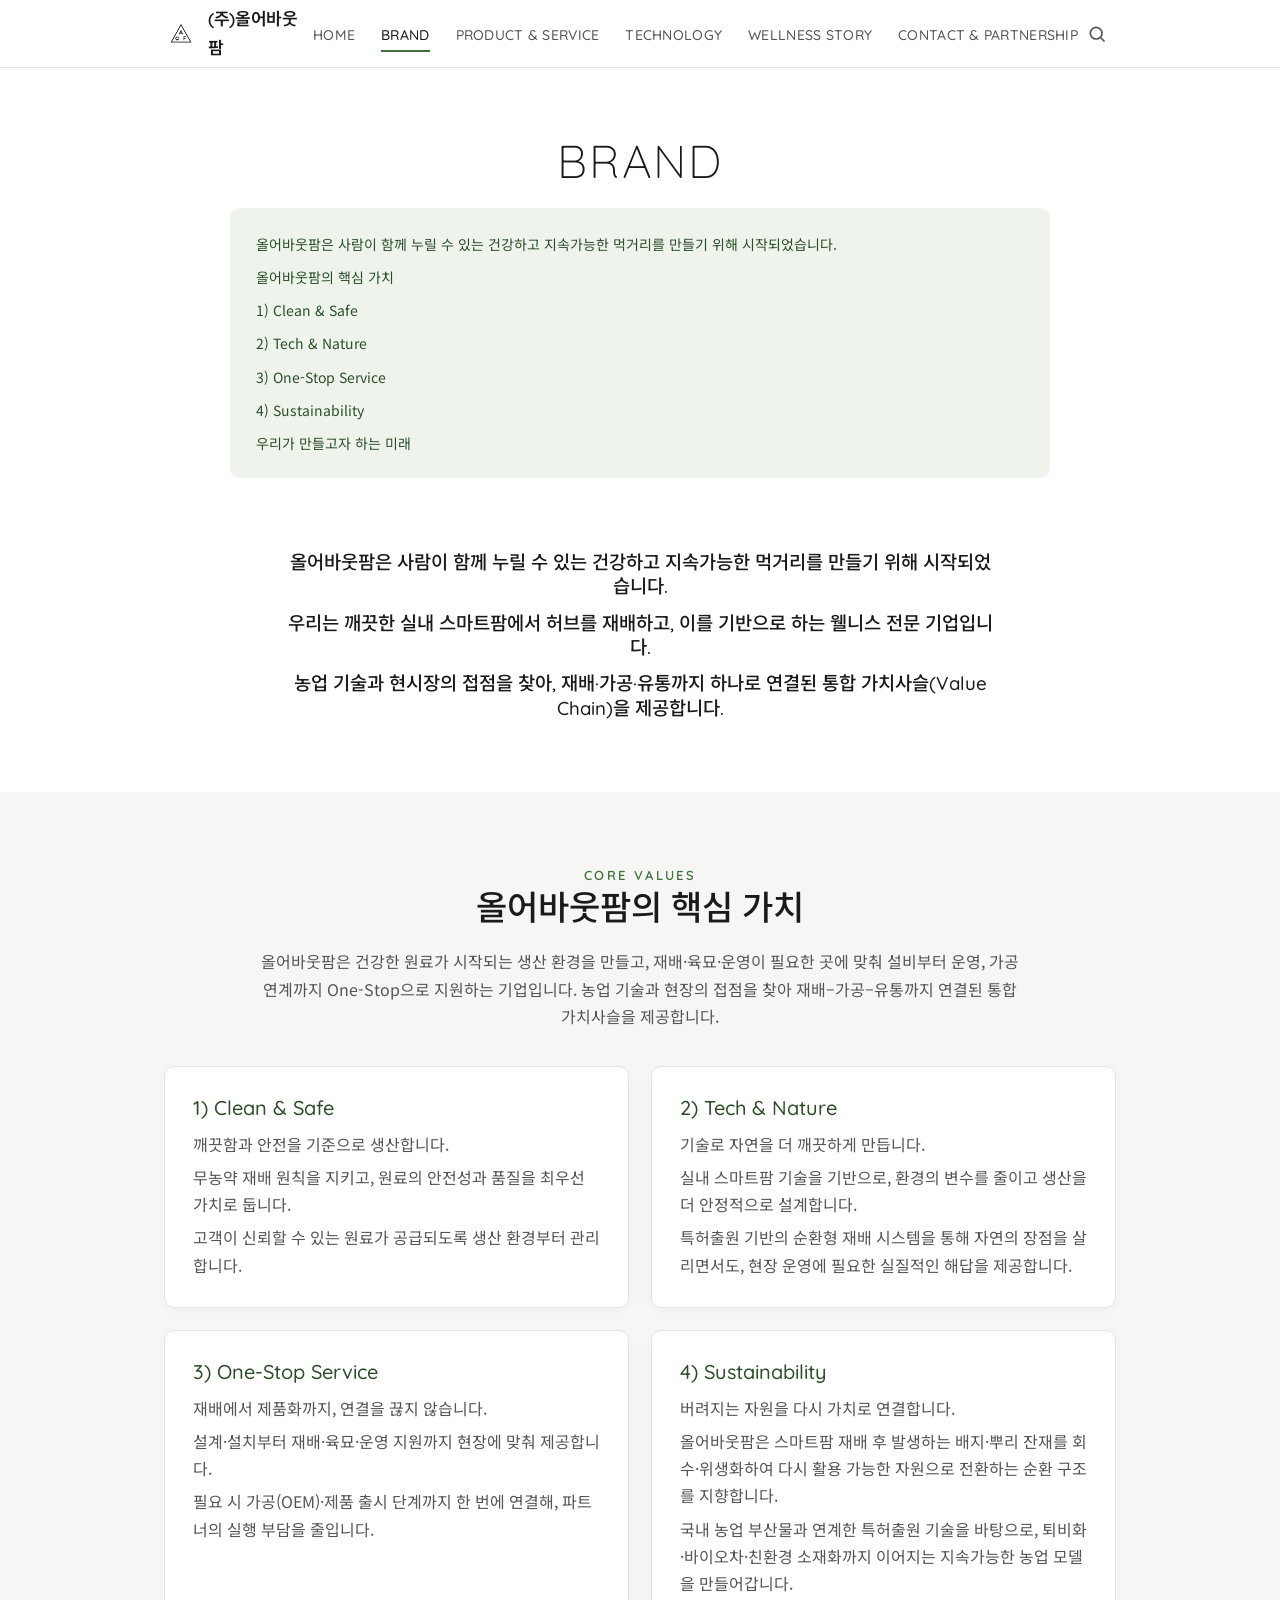
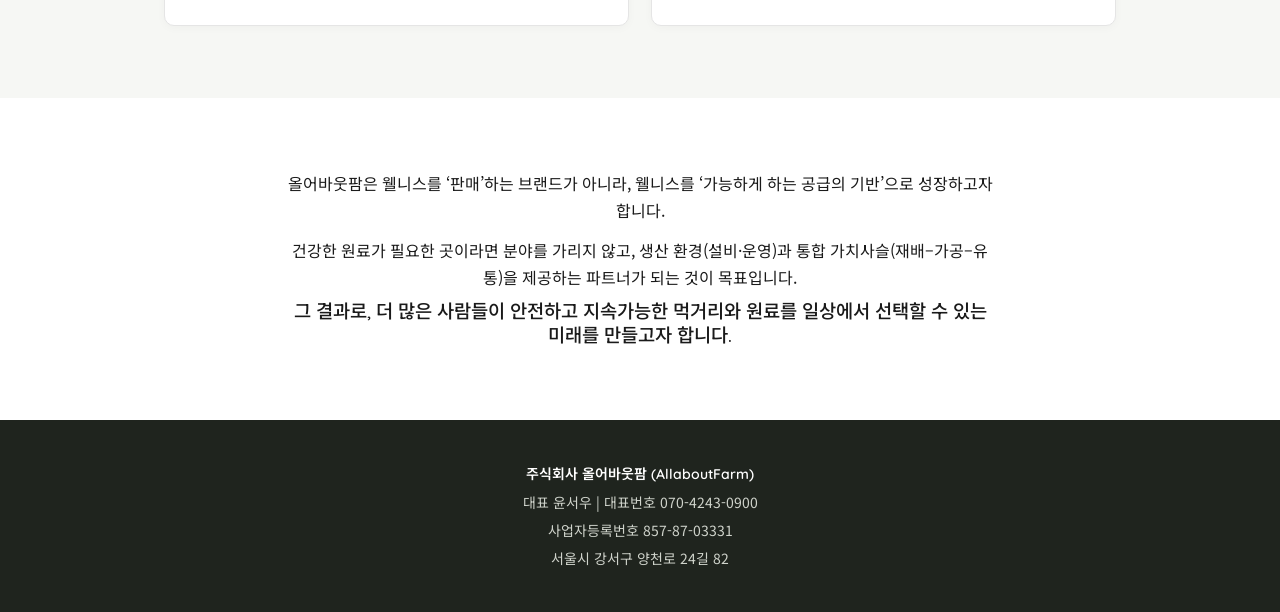
==== brand.html @ a257e934 "Add (주)올어바웃팜 static website (6 pages) Google Sites 기반 사이트를 정적 HTML/CSS/JS로 복제. HOME / BRAND / PRODUC" ====
<!DOCTYPE html>
<html lang="ko">
<head>
  <meta charset="UTF-8" />
  <meta name="viewport" content="width=device-width, initial-scale=1.0" />
  <title>(주)올어바웃팜 - BRAND</title>
  <meta name="description" content="올어바웃팜의 브랜드 철학과 핵심 가치 — Clean & Safe, Tech & Nature, One-Stop Service, Sustainability." />
  <link rel="icon" href="assets/img/logo.png" />
  <link rel="preconnect" href="https://fonts.googleapis.com" />
  <link rel="preconnect" href="https://fonts.gstatic.com" crossorigin />
  <link href="https://fonts.googleapis.com/css2?family=Quicksand:wght@300;400;500;600;700&family=Noto+Sans+KR:wght@300;400;500;700&display=swap" rel="stylesheet" />
  <link rel="stylesheet" href="assets/css/style.css" />
</head>
<body>

  <header class="site-header">
    <div class="container">
      <a class="brand" href="index.html">
        <img src="assets/img/logo.png" alt="(주)올어바웃팜 로고" />
        <span class="brand-name">(주)올어바웃팜</span>
      </a>
      <nav class="gnb" aria-label="주요 메뉴">
        <ul>
          <li><a href="index.html">HOME</a></li>
          <li><a href="brand.html" aria-current="page">BRAND</a></li>
          <li><a href="product-service.html">PRODUCT &amp; SERVICE</a></li>
          <li><a href="technology.html">TECHNOLOGY</a></li>
          <li><a href="wellness-story.html">WELLNESS STORY</a></li>
          <li><a href="contact-partnership.html">CONTACT &amp; PARTNERSHIP</a></li>
        </ul>
      </nav>
      <div class="header-actions">
        <button class="icon-btn js-search-toggle" aria-label="검색 열기">
          <svg viewBox="0 0 24 24" fill="none" stroke="currentColor" stroke-width="2"><circle cx="11" cy="11" r="7"/><line x1="21" y1="21" x2="16.65" y2="16.65"/></svg>
        </button>
        <button class="icon-btn nav-toggle" aria-label="메뉴 열기" aria-expanded="false">
          <svg viewBox="0 0 24 24" fill="none" stroke="currentColor" stroke-width="2"><line x1="3" y1="6" x2="21" y2="6"/><line x1="3" y1="12" x2="21" y2="12"/><line x1="3" y1="18" x2="21" y2="18"/></svg>
        </button>
      </div>
    </div>
  </header>
  <div class="search-bar">
    <div class="container">
      <form role="search">
        <input type="search" placeholder="사이트 내 검색 (예: 스마트팜, 펫푸드, 특허)" aria-label="검색어" />
        <button type="submit">검색</button>
      </form>
    </div>
  </div>

  <!-- 페이지 타이틀 -->
  <div class="page-head">
    <div class="container">
      <h1>BRAND</h1>
    </div>
  </div>

  <!-- 목차 -->
  <section class="container" style="margin-top:8px;">
    <nav class="toc" aria-label="목차">
      <ul>
        <li><a href="#intro">올어바웃팜은 사람이 함께 누릴 수 있는 건강하고 지속가능한 먹거리를 만들기 위해 시작되었습니다.</a></li>
        <li><a href="#values">올어바웃팜의 핵심 가치</a></li>
        <li><a href="#v1">1) Clean &amp; Safe</a></li>
        <li><a href="#v2">2) Tech &amp; Nature</a></li>
        <li><a href="#v3">3) One-Stop Service</a></li>
        <li><a href="#v4">4) Sustainability</a></li>
        <li><a href="#vision">우리가 만들고자 하는 미래</a></li>
      </ul>
    </nav>
  </section>

  <!-- 브랜드 정의 -->
  <section class="section center" id="intro">
    <div class="container measure center stack">
      <h3 style="font-weight:500;">올어바웃팜은 사람이 함께 누릴 수 있는 건강하고 지속가능한 먹거리를 만들기 위해 시작되었습니다.</h3>
      <h3 style="font-weight:500;">우리는 깨끗한 실내 스마트팜에서 허브를 재배하고, 이를 기반으로 하는 웰니스 전문 기업입니다.</h3>
      <h3 style="font-weight:500;">농업 기술과 현시장의 접점을 찾아, 재배·가공·유통까지 하나로 연결된 통합 가치사슬(Value Chain)을 제공합니다.</h3>
    </div>
  </section>

  <!-- 핵심 가치 -->
  <section class="section section--soft" id="values">
    <div class="container">
      <p class="eyebrow center">Core Values</p>
      <h2 class="center">올어바웃팜의 핵심 가치</h2>
      <p class="desc measure center" style="margin-top:18px;">
        올어바웃팜은 건강한 원료가 시작되는 생산 환경을 만들고, 재배·육묘·운영이 필요한 곳에 맞춰
        설비부터 운영, 가공 연계까지 One-Stop으로 지원하는 기업입니다.
        농업 기술과 현장의 접점을 찾아 재배–가공–유통까지 연결된 통합 가치사슬을 제공합니다.
      </p>

      <div class="values">
        <article class="value-card" id="v1">
          <h3>1) Clean &amp; Safe</h3>
          <div class="stack">
            <p>깨끗함과 안전을 기준으로 생산합니다.</p>
            <p>무농약 재배 원칙을 지키고, 원료의 안전성과 품질을 최우선 가치로 둡니다.</p>
            <p>고객이 신뢰할 수 있는 원료가 공급되도록 생산 환경부터 관리합니다.</p>
          </div>
        </article>
        <article class="value-card" id="v2">
          <h3>2) Tech &amp; Nature</h3>
          <div class="stack">
            <p>기술로 자연을 더 깨끗하게 만듭니다.</p>
            <p>실내 스마트팜 기술을 기반으로, 환경의 변수를 줄이고 생산을 더 안정적으로 설계합니다.</p>
            <p>특허출원 기반의 순환형 재배 시스템을 통해 자연의 장점을 살리면서도, 현장 운영에 필요한 실질적인 해답을 제공합니다.</p>
          </div>
        </article>
        <article class="value-card" id="v3">
          <h3>3) One-Stop Service</h3>
          <div class="stack">
            <p>재배에서 제품화까지, 연결을 끊지 않습니다.</p>
            <p>설계·설치부터 재배·육묘·운영 지원까지 현장에 맞춰 제공합니다.</p>
            <p>필요 시 가공(OEM)·제품 출시 단계까지 한 번에 연결해, 파트너의 실행 부담을 줄입니다.</p>
          </div>
        </article>
        <article class="value-card" id="v4">
          <h3>4) Sustainability</h3>
          <div class="stack">
            <p>버려지는 자원을 다시 가치로 연결합니다.</p>
            <p>올어바웃팜은 스마트팜 재배 후 발생하는 배지·뿌리 잔재를 회수·위생화하여 다시 활용 가능한 자원으로 전환하는 순환 구조를 지향합니다.</p>
            <p>국내 농업 부산물과 연계한 특허출원 기술을 바탕으로, 퇴비화·바이오차·친환경 소재화까지 이어지는 지속가능한 농업 모델을 만들어갑니다.</p>
          </div>
        </article>
      </div>
    </div>
  </section>

  <!-- 비전 마무리 -->
  <section class="section center" id="vision">
    <div class="container measure center stack">
      <p>올어바웃팜은 웰니스를 ‘판매’하는 브랜드가 아니라, 웰니스를 ‘가능하게 하는 공급의 기반’으로 성장하고자 합니다.</p>
      <p>건강한 원료가 필요한 곳이라면 분야를 가리지 않고, 생산 환경(설비·운영)과 통합 가치사슬(재배–가공–유통)을 제공하는 파트너가 되는 것이 목표입니다.</p>
      <h3 style="font-weight:500; margin-top:8px;">그 결과로, 더 많은 사람들이 안전하고 지속가능한 먹거리와 원료를 일상에서 선택할 수 있는 미래를 만들고자 합니다.</h3>
    </div>
  </section>

  <footer class="site-footer">
    <div class="container">
      <p class="brand-name">주식회사 올어바웃팜 (AllaboutFarm)</p>
      <p>대표 윤서우 | 대표번호 070-4243-0900</p>
      <p>사업자등록번호 857-87-03331</p>
      <p>서울시 강서구 양천로 24길 82</p>
    </div>
  </footer>

  <script src="assets/js/main.js"></script>
</body>
</html>
---- assets/css/style.css ----
/* =========================================================
   (주)올어바웃팜 — All about Farm
   공통 스타일 (디자인 토큰 / 헤더 / 푸터 / 컴포넌트 / 반응형)
   ========================================================= */

/* ---------- 디자인 토큰 ---------- */
:root {
  --c-text: #1a1a1a;
  --c-text-soft: #555;
  --c-line: #e5e5e5;
  --c-bg: #ffffff;
  --c-bg-soft: #f6f7f4;
  --c-accent: #3f6f3a;       /* 허브 그린 */
  --c-accent-dark: #2c4f29;
  --c-accent-soft: #eef3ec;

  --font-head: "Quicksand", "Noto Sans KR", sans-serif;
  --font-body: "Noto Sans KR", "Quicksand", sans-serif;

  --maxw: 1000px;
  --header-h: 68px;
  --radius: 10px;
  --shadow: 0 6px 24px rgba(0,0,0,.08);
}

/* ---------- 리셋 ---------- */
* { box-sizing: border-box; margin: 0; padding: 0; }
html { scroll-behavior: smooth; scroll-padding-top: calc(var(--header-h) + 16px); }
body {
  font-family: var(--font-body);
  color: var(--c-text);
  background: var(--c-bg);
  line-height: 1.7;
  -webkit-font-smoothing: antialiased;
}
img { max-width: 100%; display: block; }
a { color: inherit; text-decoration: none; }
h1, h2, h3 { font-family: var(--font-head); font-weight: 500; line-height: 1.3; }

.container { width: 100%; max-width: var(--maxw); margin: 0 auto; padding: 0 24px; }
.section { padding: 72px 0; }
.section--soft { background: var(--c-bg-soft); }
.center { text-align: center; }

/* ---------- 헤더 ---------- */
.site-header {
  position: sticky; top: 0; z-index: 100;
  height: var(--header-h);
  background: rgba(255,255,255,.96);
  backdrop-filter: blur(6px);
  border-bottom: 1px solid var(--c-line);
}
.site-header .container {
  height: 100%;
  display: flex; align-items: center; justify-content: space-between;
}
.brand { display: flex; align-items: center; gap: 10px; }
.brand img { width: 34px; height: 34px; }
.brand .brand-name { font-family: var(--font-head); font-weight: 600; font-size: 17px; letter-spacing: -.02em; }

.gnb ul { list-style: none; display: flex; gap: 26px; }
.gnb a {
  font-family: var(--font-head);
  font-size: 14px; font-weight: 500; letter-spacing: .02em;
  color: var(--c-text-soft);
  padding: 6px 0; position: relative; white-space: nowrap;
  transition: color .2s;
}
.gnb a:hover { color: var(--c-accent); }
.gnb a[aria-current="page"] { color: var(--c-text); }
.gnb a[aria-current="page"]::after {
  content: ""; position: absolute; left: 0; right: 0; bottom: -2px;
  height: 2px; background: var(--c-accent);
}

.header-actions { display: flex; align-items: center; gap: 8px; }
.icon-btn {
  width: 38px; height: 38px; border: none; background: transparent;
  display: grid; place-items: center; cursor: pointer; border-radius: 50%;
  color: var(--c-text-soft);
}
.icon-btn:hover { background: var(--c-accent-soft); color: var(--c-accent); }
.icon-btn svg { width: 20px; height: 20px; }

.nav-toggle { display: none; }

/* 검색창 (간단) */
.search-bar {
  display: none; border-bottom: 1px solid var(--c-line); background: #fff;
}
.search-bar.open { display: block; }
.search-bar .container { display: flex; gap: 10px; padding-top: 14px; padding-bottom: 14px; }
.search-bar input {
  flex: 1; font: inherit; padding: 10px 14px;
  border: 1px solid var(--c-line); border-radius: 8px;
}
.search-bar button {
  font: inherit; padding: 10px 18px; border: none; border-radius: 8px;
  background: var(--c-accent); color: #fff; cursor: pointer;
}

/* ---------- 히어로 ---------- */
.hero {
  position: relative; min-height: 78vh;
  display: grid; place-items: center; text-align: center;
  color: #fff;
  background: #2a2a2a center/cover no-repeat;
}
.hero::after {
  content: ""; position: absolute; inset: 0;
  background: linear-gradient(180deg, rgba(0,0,0,.35), rgba(0,0,0,.5));
}
.hero .hero-inner { position: relative; z-index: 1; padding: 24px; }
.hero h1 {
  font-weight: 300; font-size: clamp(34px, 6vw, 56px); letter-spacing: .01em;
  text-shadow: 0 2px 16px rgba(0,0,0,.35);
}
.hero .sub {
  margin-top: 14px; font-family: var(--font-head);
  font-size: clamp(15px, 2.4vw, 22px); font-weight: 400; letter-spacing: .14em;
  text-transform: uppercase; opacity: .95;
}

/* 페이지 상단 타이틀 (히어로 없는 페이지) */
.page-head { padding: 64px 0 8px; text-align: center; }
.page-head h1 {
  font-weight: 300; font-size: clamp(30px, 5vw, 46px); letter-spacing: .04em;
}
.page-head .lead { margin-top: 16px; color: var(--c-text-soft); }

/* ---------- 공통 텍스트 블록 ---------- */
.eyebrow {
  font-family: var(--font-head); font-weight: 600; letter-spacing: .18em;
  text-transform: uppercase; font-size: 13px; color: var(--c-accent);
}
.section h2 { font-size: clamp(24px, 3.4vw, 34px); font-weight: 500; }
.section h2.center, .section h3.center { margin-left: auto; margin-right: auto; }
.section .desc { margin-top: 14px; color: var(--c-text-soft); }
.measure { max-width: 760px; }
.measure.center { margin: 0 auto; }
.stack > * + * { margin-top: 12px; }

/* ---------- 카테고리 바로가기 (홈) ---------- */
.cat-grid {
  display: grid; grid-template-columns: repeat(5, 1fr); gap: 14px; margin-top: 40px;
}
.cat-card {
  display: flex; align-items: center; justify-content: center; text-align: center;
  min-height: 120px; padding: 18px 12px;
  border: 1px solid var(--c-line); border-radius: var(--radius);
  font-family: var(--font-head); font-weight: 600; font-size: 14px; letter-spacing: .03em;
  color: var(--c-text); background: #fff;
  transition: transform .2s, box-shadow .2s, border-color .2s, color .2s;
}
.cat-card:hover {
  transform: translateY(-4px); box-shadow: var(--shadow);
  border-color: var(--c-accent); color: var(--c-accent);
}

/* ---------- 핵심 가치 (브랜드) ---------- */
.values { display: grid; grid-template-columns: repeat(2, 1fr); gap: 22px; margin-top: 36px; }
.value-card {
  background: #fff; border: 1px solid var(--c-line); border-radius: var(--radius);
  padding: 28px; box-shadow: 0 2px 10px rgba(0,0,0,.03);
}
.value-card h3 { font-size: 20px; color: var(--c-accent-dark); }
.value-card p { margin-top: 10px; color: var(--c-text-soft); }
.value-card .stack > * + * { margin-top: 6px; }

/* ---------- 서비스/특징 카드 (이미지 + 텍스트) ---------- */
.feature {
  display: grid; grid-template-columns: 1fr 1fr; gap: 40px; align-items: center;
  margin-top: 56px;
}
.feature:first-of-type { margin-top: 40px; }
.feature .feature-img img {
  width: 100%; border-radius: var(--radius); box-shadow: var(--shadow);
  aspect-ratio: 16/9; object-fit: cover;
}
.feature h3 { font-size: 22px; }
.feature .bullets { list-style: none; margin-top: 14px; }
.feature .bullets li {
  position: relative; padding-left: 22px; margin-top: 8px; color: var(--c-text-soft);
}
.feature .bullets li::before {
  content: ""; position: absolute; left: 0; top: 11px;
  width: 8px; height: 8px; border-radius: 50%; background: var(--c-accent);
}
.feature.reverse .feature-img { order: 2; }

/* ---------- 목차 (브랜드) ---------- */
.toc {
  background: var(--c-accent-soft); border-radius: var(--radius);
  padding: 22px 26px; margin: 8px auto 0; max-width: 820px;
}
.toc ul { list-style: none; display: grid; gap: 6px; }
.toc a { color: var(--c-accent-dark); font-size: 14px; }
.toc a:hover { text-decoration: underline; }

/* ---------- 갤러리 (웰니스) ---------- */
.gallery { display: grid; grid-template-columns: repeat(4, 1fr); gap: 14px; margin-top: 40px; }
.gallery img { width: 100%; aspect-ratio: 3/4; object-fit: cover; border-radius: 8px; }

/* ---------- 테크놀로지: 프로세스 / 구성요소 / 기대효과 ---------- */
.subhead { margin-top: 48px; }
.subhead h2 { font-size: clamp(22px, 3vw, 28px); }
.subhead.center { text-align: center; }

.process { max-width: 560px; margin: 28px auto 0; display: grid; gap: 0; }
.process-step {
  background: var(--c-bg-soft); border: 1px solid var(--c-line); border-radius: var(--radius);
  padding: 16px 20px;
}
.process-step strong { display: block; color: var(--c-accent-dark); font-family: var(--font-head); }
.process-step span { color: var(--c-text-soft); font-size: 15px; }
.process-arrow { text-align: center; color: var(--c-accent); font-size: 20px; padding: 6px 0; }

.tiles { display: grid; grid-template-columns: repeat(3, 1fr); gap: 16px; margin-top: 28px; }
.tile {
  border: 1px solid var(--c-line); border-radius: var(--radius); padding: 22px; background: #fff;
}
.tile h3 { font-size: 17px; color: var(--c-accent-dark); }
.tile p { margin-top: 8px; color: var(--c-text-soft); font-size: 15px; }

.effects { display: grid; grid-template-columns: repeat(5, 1fr); gap: 14px; margin-top: 28px; }
.effect {
  text-align: center; padding: 22px 14px; border-radius: var(--radius);
  background: var(--c-accent-soft);
}
.effect h3 { font-size: 18px; color: var(--c-accent-dark); }
.effect p { margin-top: 8px; font-size: 14px; color: var(--c-text-soft); }

.callout {
  margin-top: 44px; padding: 32px; text-align: center;
  background: var(--c-accent); color: #fff; border-radius: var(--radius);
}
.callout p + p { margin-top: 6px; }
.callout .en { font-family: var(--font-head); opacity: .9; margin-top: 12px; }

/* ---------- CONTACT ---------- */
.contact-grid { display: grid; grid-template-columns: 1fr 1fr; gap: 28px; margin-top: 40px; }
.info-card {
  border: 1px solid var(--c-line); border-radius: var(--radius); padding: 28px; background: #fff;
}
.info-card h2 { font-size: 20px; }
.info-card p { margin-top: 10px; color: var(--c-text-soft); }
.info-card .row { display: flex; gap: 8px; margin-top: 10px; }
.info-card .row b { color: var(--c-text); font-weight: 600; min-width: 64px; }

.form-card {
  border: 1px solid var(--c-line); border-radius: var(--radius); padding: 28px;
  background: #fff; box-shadow: 0 2px 10px rgba(0,0,0,.03);
}
.form-card h2 { font-size: 22px; }
.form-card .desc { margin-top: 8px; }
.field { margin-top: 16px; }
.field label { display: block; font-size: 14px; font-weight: 600; margin-bottom: 6px; }
.field input, .field textarea {
  width: 100%; font: inherit; padding: 12px 14px;
  border: 1px solid var(--c-line); border-radius: 8px; background: #fff;
}
.field input:focus, .field textarea:focus { outline: 2px solid var(--c-accent-soft); border-color: var(--c-accent); }
.field textarea { min-height: 130px; resize: vertical; }
.btn {
  margin-top: 18px; width: 100%; font: inherit; font-weight: 600;
  padding: 14px; border: none; border-radius: 8px; cursor: pointer;
  background: var(--c-accent); color: #fff; transition: background .2s;
}
.btn:hover { background: var(--c-accent-dark); }
.form-status { margin-top: 14px; font-size: 14px; display: none; }
.form-status.show { display: block; }
.form-status.ok { color: var(--c-accent-dark); }
.form-status.err { color: #b3261e; }

/* ---------- 푸터 ---------- */
.site-footer {
  background: #1f241e; color: #cfd3cb; text-align: center;
  padding: 40px 0; font-size: 14px; line-height: 2;
}
.site-footer .brand-name { font-family: var(--font-head); color: #fff; font-weight: 600; }

/* ---------- 반응형 ---------- */
@media (max-width: 900px) {
  .gnb {
    position: fixed; inset: var(--header-h) 0 auto 0;
    background: #fff; border-bottom: 1px solid var(--c-line);
    transform: translateY(-120%); transition: transform .25s ease;
    box-shadow: var(--shadow);
  }
  .gnb.open { transform: translateY(0); }
  .gnb ul { flex-direction: column; gap: 0; padding: 8px 0; }
  .gnb li { width: 100%; }
  .gnb a { display: block; padding: 14px 24px; font-size: 15px; }
  .gnb a[aria-current="page"]::after { display: none; }
  .gnb a[aria-current="page"] { color: var(--c-accent); }
  .nav-toggle { display: grid; }

  .cat-grid { grid-template-columns: repeat(2, 1fr); }
  .values { grid-template-columns: 1fr; }
  .feature { grid-template-columns: 1fr; gap: 20px; }
  .feature.reverse .feature-img { order: 0; }
  .gallery { grid-template-columns: repeat(2, 1fr); }
  .tiles { grid-template-columns: 1fr 1fr; }
  .effects { grid-template-columns: repeat(2, 1fr); }
  .contact-grid { grid-template-columns: 1fr; }
}

@media (max-width: 520px) {
  .cat-grid { grid-template-columns: 1fr; }
  .tiles, .effects { grid-template-columns: 1fr; }
  .section { padding: 52px 0; }
}
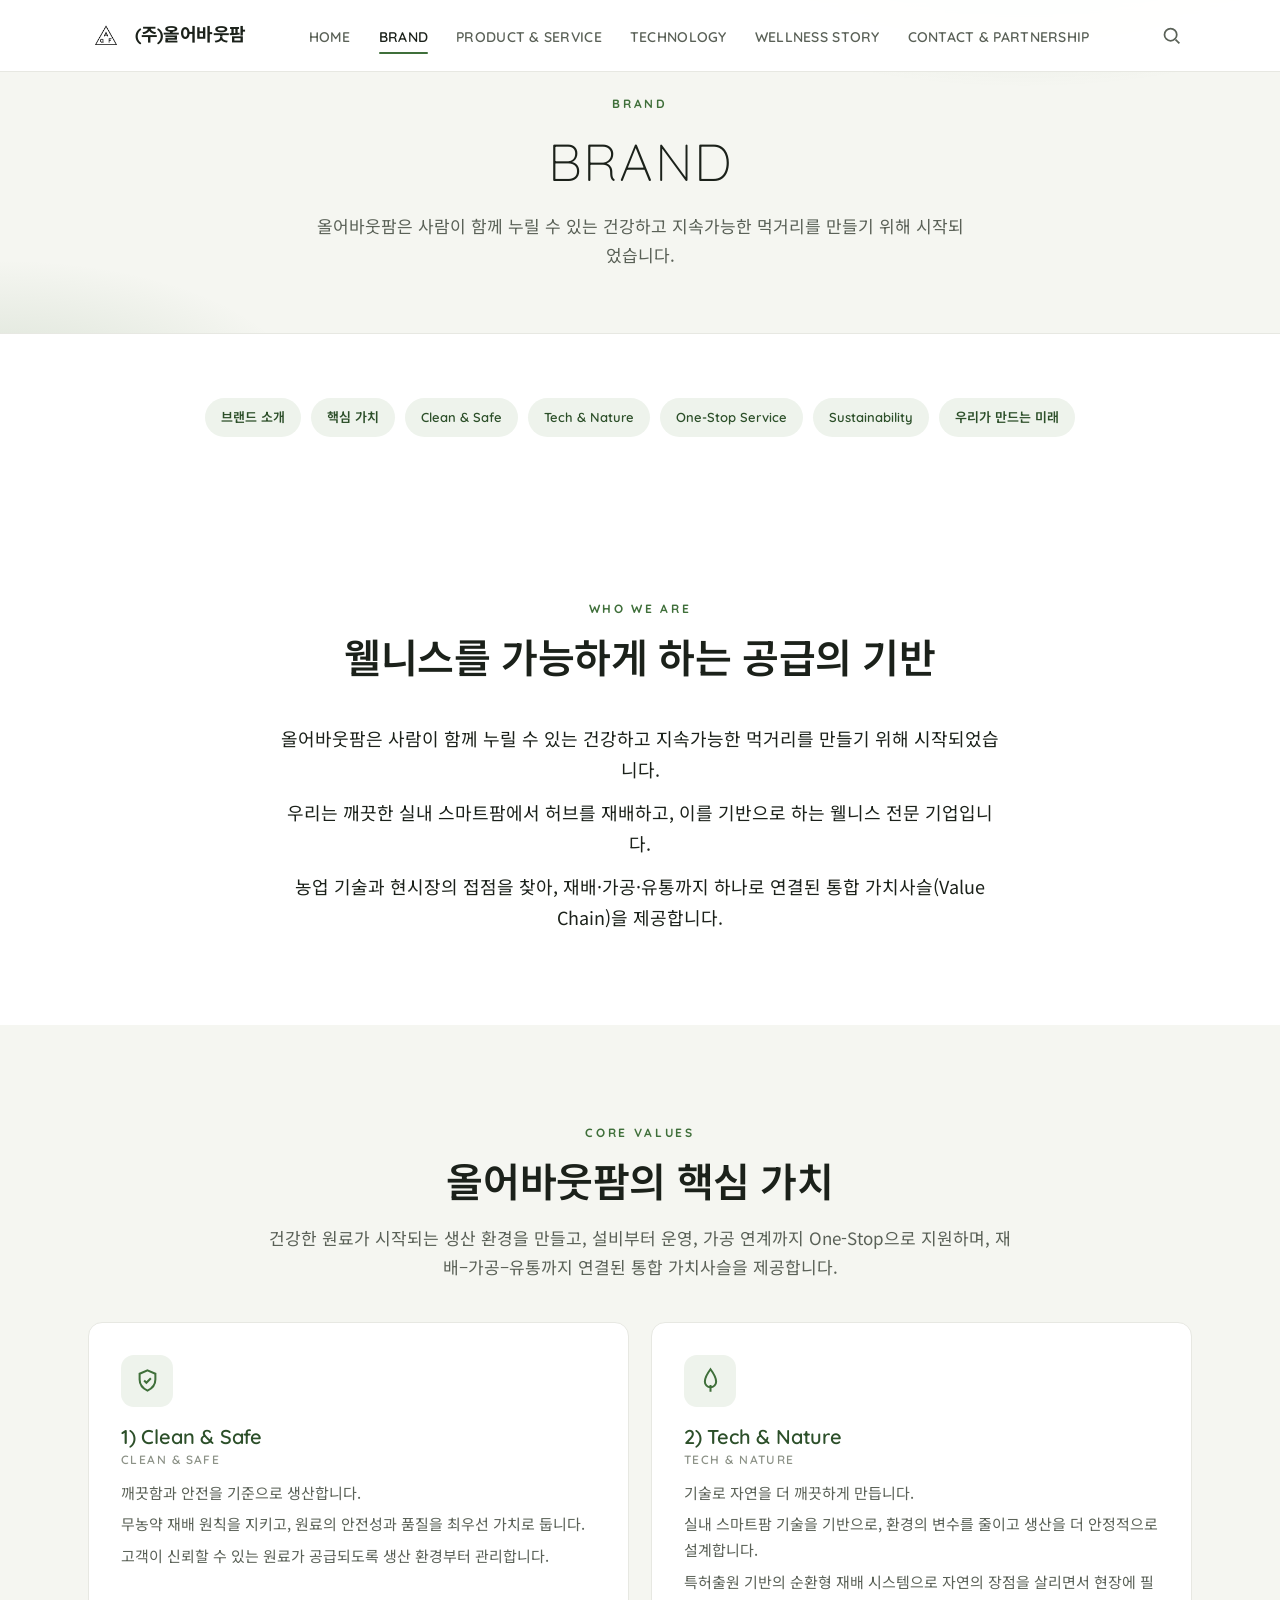
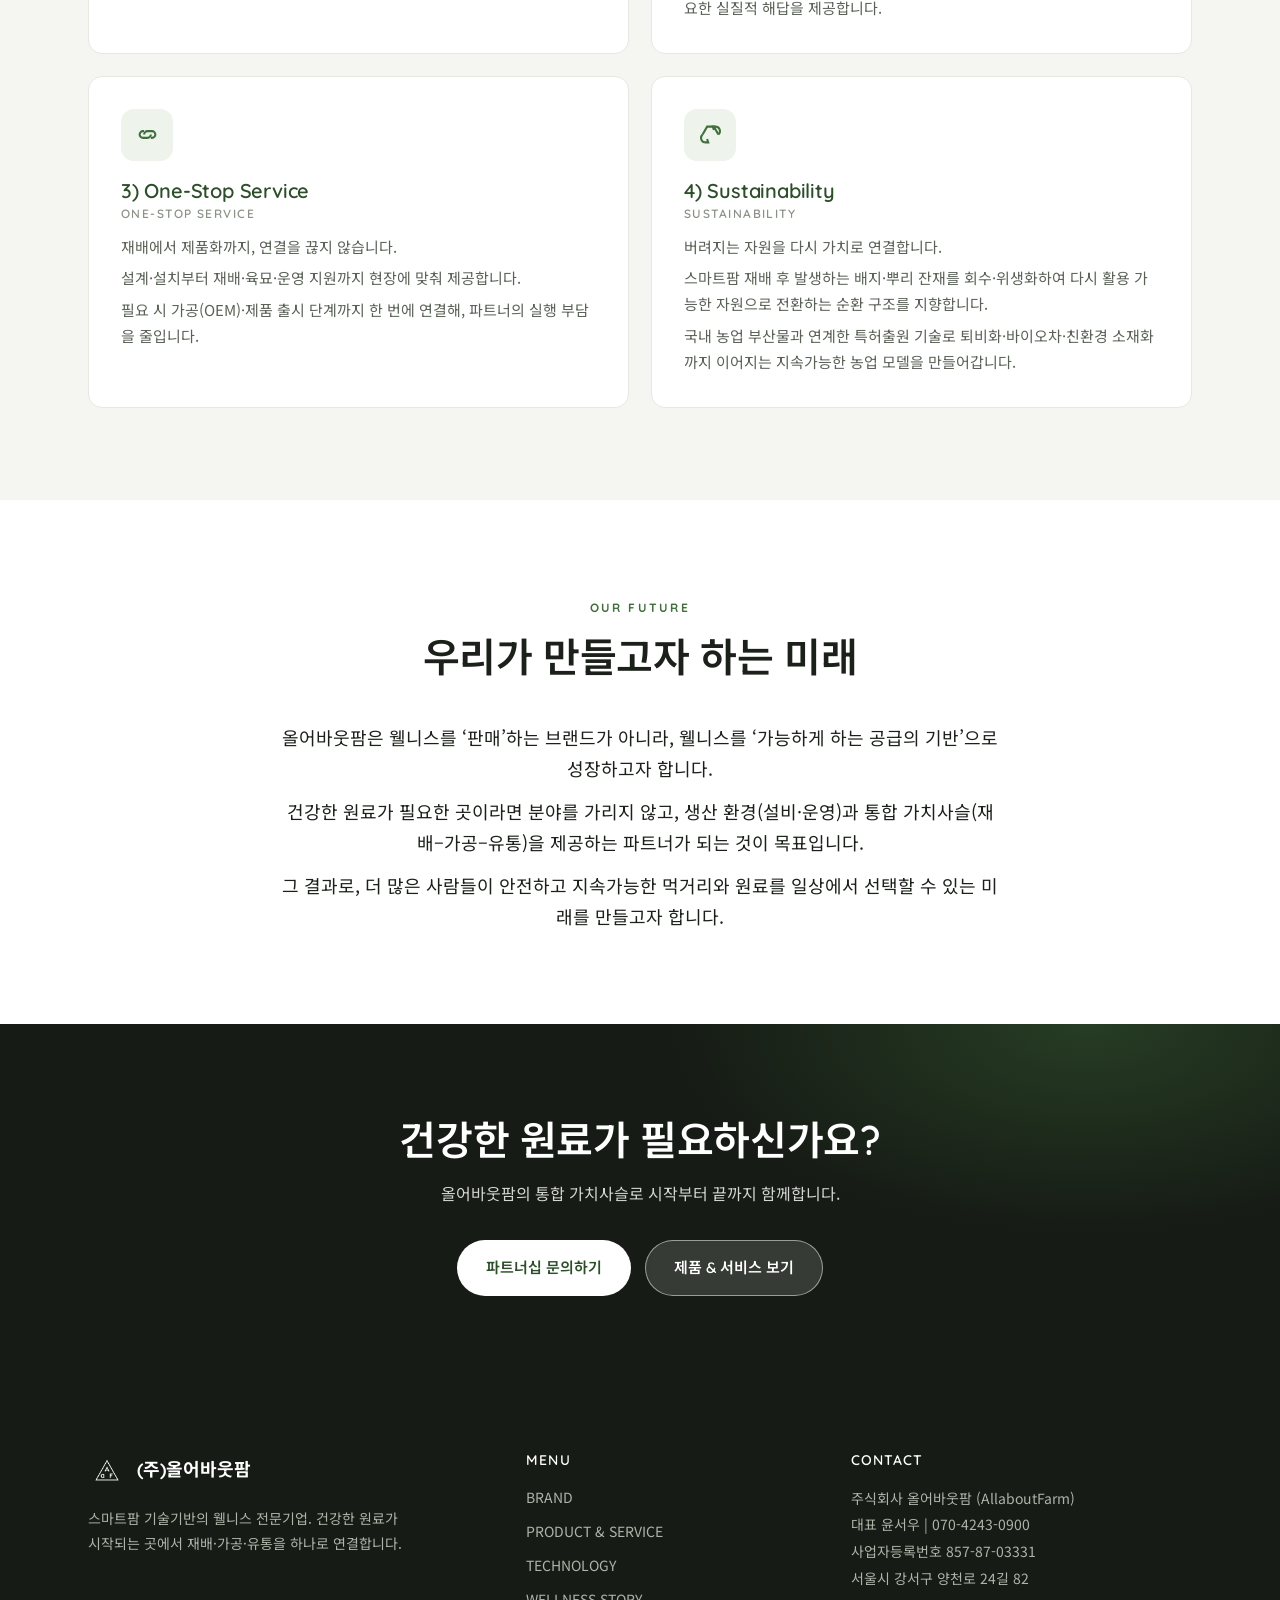
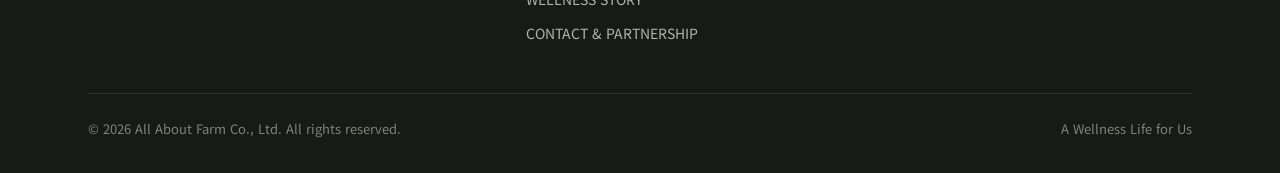
==== commit b19b73e3: "Redesign to Corporate v2.0 (design system + company sections) - 디자인 시스템 v2.0: 타입 위계·간격 리듬·신규 컴포넌트·인라" ====
--- a/brand.html
+++ b/brand.html
@@ -48,79 +48,91 @@
     </div>
   </div>
 
-  <!-- 페이지 타이틀 -->
-  <div class="page-head">
-    <div class="container">
+  <div class="page-head has-fixed-header">
+    <div class="container">
+      <span class="eyebrow">Brand</span>
       <h1>BRAND</h1>
+      <p class="lead">올어바웃팜은 사람이 함께 누릴 수 있는 건강하고 지속가능한 먹거리를 만들기 위해 시작되었습니다.</p>
     </div>
   </div>
 
-  <!-- 목차 -->
-  <section class="container" style="margin-top:8px;">
-    <nav class="toc" aria-label="목차">
-      <ul>
-        <li><a href="#intro">올어바웃팜은 사람이 함께 누릴 수 있는 건강하고 지속가능한 먹거리를 만들기 위해 시작되었습니다.</a></li>
-        <li><a href="#values">올어바웃팜의 핵심 가치</a></li>
-        <li><a href="#v1">1) Clean &amp; Safe</a></li>
-        <li><a href="#v2">2) Tech &amp; Nature</a></li>
-        <li><a href="#v3">3) One-Stop Service</a></li>
-        <li><a href="#v4">4) Sustainability</a></li>
-        <li><a href="#vision">우리가 만들고자 하는 미래</a></li>
-      </ul>
-    </nav>
+  <!-- 목차 칩 -->
+  <section class="section--tight">
+    <div class="container">
+      <nav class="toc-chips" aria-label="목차">
+        <a href="#intro">브랜드 소개</a>
+        <a href="#values">핵심 가치</a>
+        <a href="#v1">Clean &amp; Safe</a>
+        <a href="#v2">Tech &amp; Nature</a>
+        <a href="#v3">One-Stop Service</a>
+        <a href="#v4">Sustainability</a>
+        <a href="#vision">우리가 만드는 미래</a>
+      </nav>
+    </div>
   </section>
 
   <!-- 브랜드 정의 -->
-  <section class="section center" id="intro">
-    <div class="container measure center stack">
-      <h3 style="font-weight:500;">올어바웃팜은 사람이 함께 누릴 수 있는 건강하고 지속가능한 먹거리를 만들기 위해 시작되었습니다.</h3>
-      <h3 style="font-weight:500;">우리는 깨끗한 실내 스마트팜에서 허브를 재배하고, 이를 기반으로 하는 웰니스 전문 기업입니다.</h3>
-      <h3 style="font-weight:500;">농업 기술과 현시장의 접점을 찾아, 재배·가공·유통까지 하나로 연결된 통합 가치사슬(Value Chain)을 제공합니다.</h3>
+  <section class="section" id="intro">
+    <div class="container center">
+      <div class="sec-head center reveal">
+        <span class="eyebrow center">Who We Are</span>
+        <h2>웰니스를 가능하게 하는 공급의 기반</h2>
+      </div>
+      <div class="measure center stack reveal d1" style="font-size:18px;">
+        <p>올어바웃팜은 사람이 함께 누릴 수 있는 건강하고 지속가능한 먹거리를 만들기 위해 시작되었습니다.</p>
+        <p>우리는 깨끗한 실내 스마트팜에서 허브를 재배하고, 이를 기반으로 하는 웰니스 전문 기업입니다.</p>
+        <p>농업 기술과 현시장의 접점을 찾아, 재배·가공·유통까지 하나로 연결된 통합 가치사슬(Value Chain)을 제공합니다.</p>
+      </div>
     </div>
   </section>
 
   <!-- 핵심 가치 -->
   <section class="section section--soft" id="values">
     <div class="container">
-      <p class="eyebrow center">Core Values</p>
-      <h2 class="center">올어바웃팜의 핵심 가치</h2>
-      <p class="desc measure center" style="margin-top:18px;">
-        올어바웃팜은 건강한 원료가 시작되는 생산 환경을 만들고, 재배·육묘·운영이 필요한 곳에 맞춰
-        설비부터 운영, 가공 연계까지 One-Stop으로 지원하는 기업입니다.
-        농업 기술과 현장의 접점을 찾아 재배–가공–유통까지 연결된 통합 가치사슬을 제공합니다.
-      </p>
+      <div class="sec-head center reveal">
+        <span class="eyebrow center">Core Values</span>
+        <h2>올어바웃팜의 핵심 가치</h2>
+        <p class="desc">
+          건강한 원료가 시작되는 생산 환경을 만들고, 설비부터 운영, 가공 연계까지 One-Stop으로 지원하며,
+          재배–가공–유통까지 연결된 통합 가치사슬을 제공합니다.
+        </p>
+      </div>
 
       <div class="values">
-        <article class="value-card" id="v1">
-          <h3>1) Clean &amp; Safe</h3>
+        <article class="value-card reveal" id="v1">
+          <div class="ico"><svg viewBox="0 0 24 24" fill="none" stroke="currentColor" stroke-width="1.8"><path d="M12 3l7 3v5c0 4.5-3 8-7 10-4-2-7-5.5-7-10V6z"/><polyline points="9 12 11 14 15 10"/></svg></div>
+          <h3>1) Clean &amp; Safe<span class="en">Clean &amp; Safe</span></h3>
           <div class="stack">
             <p>깨끗함과 안전을 기준으로 생산합니다.</p>
             <p>무농약 재배 원칙을 지키고, 원료의 안전성과 품질을 최우선 가치로 둡니다.</p>
             <p>고객이 신뢰할 수 있는 원료가 공급되도록 생산 환경부터 관리합니다.</p>
           </div>
         </article>
-        <article class="value-card" id="v2">
-          <h3>2) Tech &amp; Nature</h3>
+        <article class="value-card reveal d1" id="v2">
+          <div class="ico"><svg viewBox="0 0 24 24" fill="none" stroke="currentColor" stroke-width="1.8"><path d="M12 2C9 6 7 9 7 13a5 5 0 0 0 10 0c0-4-2-7-5-11z"/><path d="M12 22v-6"/></svg></div>
+          <h3>2) Tech &amp; Nature<span class="en">Tech &amp; Nature</span></h3>
           <div class="stack">
             <p>기술로 자연을 더 깨끗하게 만듭니다.</p>
             <p>실내 스마트팜 기술을 기반으로, 환경의 변수를 줄이고 생산을 더 안정적으로 설계합니다.</p>
-            <p>특허출원 기반의 순환형 재배 시스템을 통해 자연의 장점을 살리면서도, 현장 운영에 필요한 실질적인 해답을 제공합니다.</p>
-          </div>
-        </article>
-        <article class="value-card" id="v3">
-          <h3>3) One-Stop Service</h3>
+            <p>특허출원 기반의 순환형 재배 시스템으로 자연의 장점을 살리면서 현장에 필요한 실질적 해답을 제공합니다.</p>
+          </div>
+        </article>
+        <article class="value-card reveal d2" id="v3">
+          <div class="ico"><svg viewBox="0 0 24 24" fill="none" stroke="currentColor" stroke-width="1.8"><path d="M9 12a3 3 0 0 1 3-3h4a3 3 0 0 1 0 6h-1"/><path d="M15 12a3 3 0 0 1-3 3H8a3 3 0 0 1 0-6h1"/></svg></div>
+          <h3>3) One-Stop Service<span class="en">One-Stop Service</span></h3>
           <div class="stack">
             <p>재배에서 제품화까지, 연결을 끊지 않습니다.</p>
             <p>설계·설치부터 재배·육묘·운영 지원까지 현장에 맞춰 제공합니다.</p>
             <p>필요 시 가공(OEM)·제품 출시 단계까지 한 번에 연결해, 파트너의 실행 부담을 줄입니다.</p>
           </div>
         </article>
-        <article class="value-card" id="v4">
-          <h3>4) Sustainability</h3>
+        <article class="value-card reveal d3" id="v4">
+          <div class="ico"><svg viewBox="0 0 24 24" fill="none" stroke="currentColor" stroke-width="1.8"><path d="M7 19a4 4 0 0 1-2-7"/><path d="M17 5a4 4 0 0 1 2 7"/><polyline points="7 19 10 19 9 16"/><polyline points="17 5 14 5 15 8"/><path d="M5 12l4-7h6l4 7"/></svg></div>
+          <h3>4) Sustainability<span class="en">Sustainability</span></h3>
           <div class="stack">
             <p>버려지는 자원을 다시 가치로 연결합니다.</p>
-            <p>올어바웃팜은 스마트팜 재배 후 발생하는 배지·뿌리 잔재를 회수·위생화하여 다시 활용 가능한 자원으로 전환하는 순환 구조를 지향합니다.</p>
-            <p>국내 농업 부산물과 연계한 특허출원 기술을 바탕으로, 퇴비화·바이오차·친환경 소재화까지 이어지는 지속가능한 농업 모델을 만들어갑니다.</p>
+            <p>스마트팜 재배 후 발생하는 배지·뿌리 잔재를 회수·위생화하여 다시 활용 가능한 자원으로 전환하는 순환 구조를 지향합니다.</p>
+            <p>국내 농업 부산물과 연계한 특허출원 기술로 퇴비화·바이오차·친환경 소재화까지 이어지는 지속가능한 농업 모델을 만들어갑니다.</p>
           </div>
         </article>
       </div>
@@ -128,20 +140,61 @@
   </section>
 
   <!-- 비전 마무리 -->
-  <section class="section center" id="vision">
-    <div class="container measure center stack">
-      <p>올어바웃팜은 웰니스를 ‘판매’하는 브랜드가 아니라, 웰니스를 ‘가능하게 하는 공급의 기반’으로 성장하고자 합니다.</p>
-      <p>건강한 원료가 필요한 곳이라면 분야를 가리지 않고, 생산 환경(설비·운영)과 통합 가치사슬(재배–가공–유통)을 제공하는 파트너가 되는 것이 목표입니다.</p>
-      <h3 style="font-weight:500; margin-top:8px;">그 결과로, 더 많은 사람들이 안전하고 지속가능한 먹거리와 원료를 일상에서 선택할 수 있는 미래를 만들고자 합니다.</h3>
+  <section class="section" id="vision">
+    <div class="container center">
+      <div class="sec-head center reveal">
+        <span class="eyebrow center">Our Future</span>
+        <h2>우리가 만들고자 하는 미래</h2>
+      </div>
+      <div class="measure center stack reveal d1" style="font-size:18px;">
+        <p>올어바웃팜은 웰니스를 ‘판매’하는 브랜드가 아니라, 웰니스를 ‘가능하게 하는 공급의 기반’으로 성장하고자 합니다.</p>
+        <p>건강한 원료가 필요한 곳이라면 분야를 가리지 않고, 생산 환경(설비·운영)과 통합 가치사슬(재배–가공–유통)을 제공하는 파트너가 되는 것이 목표입니다.</p>
+        <p>그 결과로, 더 많은 사람들이 안전하고 지속가능한 먹거리와 원료를 일상에서 선택할 수 있는 미래를 만들고자 합니다.</p>
+      </div>
+    </div>
+  </section>
+
+  <!-- CTA -->
+  <section class="section cta-band">
+    <div class="container">
+      <h2 class="reveal">건강한 원료가 필요하신가요?</h2>
+      <p class="reveal d1">올어바웃팜의 통합 가치사슬로 시작부터 끝까지 함께합니다.</p>
+      <div class="btn-row reveal d2">
+        <a class="btn btn-on-accent" href="contact-partnership.html">파트너십 문의하기</a>
+        <a class="btn btn-light" href="product-service.html">제품 &amp; 서비스 보기</a>
+      </div>
     </div>
   </section>
 
   <footer class="site-footer">
     <div class="container">
-      <p class="brand-name">주식회사 올어바웃팜 (AllaboutFarm)</p>
-      <p>대표 윤서우 | 대표번호 070-4243-0900</p>
-      <p>사업자등록번호 857-87-03331</p>
-      <p>서울시 강서구 양천로 24길 82</p>
+      <div class="footer-grid">
+        <div class="footer-brand">
+          <div class="f-logo"><img src="assets/img/logo.png" alt="" /><span>(주)올어바웃팜</span></div>
+          <p>스마트팜 기술기반의 웰니스 전문기업. 건강한 원료가 시작되는 곳에서 재배·가공·유통을 하나로 연결합니다.</p>
+        </div>
+        <div class="footer-col">
+          <h4>Menu</h4>
+          <ul>
+            <li><a href="brand.html">BRAND</a></li>
+            <li><a href="product-service.html">PRODUCT &amp; SERVICE</a></li>
+            <li><a href="technology.html">TECHNOLOGY</a></li>
+            <li><a href="wellness-story.html">WELLNESS STORY</a></li>
+            <li><a href="contact-partnership.html">CONTACT &amp; PARTNERSHIP</a></li>
+          </ul>
+        </div>
+        <div class="footer-col">
+          <h4>Contact</h4>
+          <div class="line">주식회사 올어바웃팜 (AllaboutFarm)</div>
+          <div class="line">대표 윤서우 | 070-4243-0900</div>
+          <div class="line">사업자등록번호 857-87-03331</div>
+          <div class="line">서울시 강서구 양천로 24길 82</div>
+        </div>
+      </div>
+      <div class="footer-bottom">
+        <span>© <span class="js-year">2026</span> All About Farm Co., Ltd. All rights reserved.</span>
+        <span>A Wellness Life for Us</span>
+      </div>
     </div>
   </footer>
 
--- a/assets/css/style.css
+++ b/assets/css/style.css
@@ -1,312 +1,510 @@
 /* =========================================================
    (주)올어바웃팜 — All about Farm
-   공통 스타일 (디자인 토큰 / 헤더 / 푸터 / 컴포넌트 / 반응형)
+   Design System v2.0  (디자인 토큰 / 컴포넌트 / 반응형)
    ========================================================= */
 
 /* ---------- 디자인 토큰 ---------- */
 :root {
-  --c-text: #1a1a1a;
-  --c-text-soft: #555;
-  --c-line: #e5e5e5;
+  --c-text: #1b211a;
+  --c-text-soft: #5a6157;
+  --c-text-faint: #8b9186;
+  --c-line: #e7e8e2;
   --c-bg: #ffffff;
-  --c-bg-soft: #f6f7f4;
-  --c-accent: #3f6f3a;       /* 허브 그린 */
+  --c-bg-soft: #f5f6f1;
+  --c-bg-deep: #eef1ea;
+  --c-accent: #3f6f3a;        /* 허브 그린 */
   --c-accent-dark: #2c4f29;
   --c-accent-soft: #eef3ec;
+  --c-accent-glow: rgba(63,111,58,.16);
+  --c-ink: #161b15;           /* 푸터/딥 섹션 */
 
   --font-head: "Quicksand", "Noto Sans KR", sans-serif;
   --font-body: "Noto Sans KR", "Quicksand", sans-serif;
 
-  --maxw: 1000px;
-  --header-h: 68px;
-  --radius: 10px;
-  --shadow: 0 6px 24px rgba(0,0,0,.08);
+  --maxw: 1160px;
+  --measure: 720px;
+  --header-h: 72px;
+  --radius: 14px;
+  --radius-sm: 10px;
+  --shadow-sm: 0 2px 10px rgba(20,30,18,.05);
+  --shadow: 0 10px 30px rgba(20,30,18,.09);
+  --shadow-lg: 0 24px 60px rgba(20,30,18,.14);
+  --ease: cubic-bezier(.22,.61,.36,1);
 }
 
 /* ---------- 리셋 ---------- */
 * { box-sizing: border-box; margin: 0; padding: 0; }
-html { scroll-behavior: smooth; scroll-padding-top: calc(var(--header-h) + 16px); }
+html { scroll-behavior: smooth; scroll-padding-top: calc(var(--header-h) + 20px); }
 body {
   font-family: var(--font-body);
   color: var(--c-text);
   background: var(--c-bg);
-  line-height: 1.7;
+  line-height: 1.72;
   -webkit-font-smoothing: antialiased;
+  text-rendering: optimizeLegibility;
 }
 img { max-width: 100%; display: block; }
 a { color: inherit; text-decoration: none; }
-h1, h2, h3 { font-family: var(--font-head); font-weight: 500; line-height: 1.3; }
-
-.container { width: 100%; max-width: var(--maxw); margin: 0 auto; padding: 0 24px; }
-.section { padding: 72px 0; }
+h1, h2, h3, h4 { font-family: var(--font-head); font-weight: 600; line-height: 1.22; letter-spacing: -.01em; }
+
+.container { width: 100%; max-width: var(--maxw); margin: 0 auto; padding: 0 28px; }
+.section { padding: 92px 0; position: relative; }
 .section--soft { background: var(--c-bg-soft); }
+.section--tight { padding: 64px 0; }
 .center { text-align: center; }
+.measure { max-width: var(--measure); }
+.measure.center { margin-left: auto; margin-right: auto; }
+.stack > * + * { margin-top: 12px; }
+
+/* ---------- 섹션 헤더 (eyebrow + 제목 + 설명) ---------- */
+.eyebrow {
+  display: inline-flex; align-items: center; gap: 8px;
+  font-family: var(--font-head); font-weight: 700; letter-spacing: .22em;
+  text-transform: uppercase; font-size: 12px; color: var(--c-accent);
+}
+.eyebrow::before {
+  content: ""; width: 22px; height: 2px; background: var(--c-accent); border-radius: 2px;
+}
+.center .eyebrow::before, .eyebrow.center::before { display: none; }
+.sec-head { margin-bottom: 40px; }
+.sec-head.center { margin-left: auto; margin-right: auto; max-width: 760px; }
+.sec-head h2 {
+  margin-top: 14px;
+  font-size: clamp(26px, 3.6vw, 40px);
+}
+.sec-head .desc { margin-top: 16px; color: var(--c-text-soft); font-size: 17px; }
+
+.section h2 { font-size: clamp(26px, 3.6vw, 40px); }
+.section .desc { color: var(--c-text-soft); }
+
+/* ---------- 버튼 ---------- */
+.btn {
+  display: inline-flex; align-items: center; justify-content: center; gap: 9px;
+  font-family: var(--font-head); font-weight: 600; font-size: 15px;
+  padding: 14px 28px; border-radius: 999px; border: 1.5px solid transparent;
+  cursor: pointer; transition: all .25s var(--ease); white-space: nowrap;
+}
+.btn svg { width: 18px; height: 18px; }
+.btn-primary { background: var(--c-accent); color: #fff; }
+.btn-primary:hover { background: var(--c-accent-dark); transform: translateY(-2px); box-shadow: 0 10px 24px var(--c-accent-glow); }
+.btn-ghost { background: transparent; color: var(--c-text); border-color: var(--c-line); }
+.btn-ghost:hover { border-color: var(--c-accent); color: var(--c-accent); transform: translateY(-2px); }
+.btn-light { background: rgba(255,255,255,.14); color: #fff; border-color: rgba(255,255,255,.5); backdrop-filter: blur(4px); }
+.btn-light:hover { background: #fff; color: var(--c-accent-dark); border-color: #fff; transform: translateY(-2px); }
+.btn-on-accent { background: #fff; color: var(--c-accent-dark); }
+.btn-on-accent:hover { transform: translateY(-2px); box-shadow: var(--shadow); }
+.btn-row { display: flex; flex-wrap: wrap; gap: 14px; }
+.btn-row.center { justify-content: center; }
 
 /* ---------- 헤더 ---------- */
 .site-header {
-  position: sticky; top: 0; z-index: 100;
+  position: fixed; top: 0; left: 0; right: 0; z-index: 100;
   height: var(--header-h);
   background: rgba(255,255,255,.96);
-  backdrop-filter: blur(6px);
+  backdrop-filter: blur(10px);
   border-bottom: 1px solid var(--c-line);
-}
-.site-header .container {
-  height: 100%;
-  display: flex; align-items: center; justify-content: space-between;
-}
-.brand { display: flex; align-items: center; gap: 10px; }
-.brand img { width: 34px; height: 34px; }
-.brand .brand-name { font-family: var(--font-head); font-weight: 600; font-size: 17px; letter-spacing: -.02em; }
-
-.gnb ul { list-style: none; display: flex; gap: 26px; }
+  transition: background .3s var(--ease), border-color .3s var(--ease), box-shadow .3s var(--ease);
+}
+.site-header .container { height: 100%; display: flex; align-items: center; justify-content: space-between; gap: 18px; }
+.brand { display: flex; align-items: center; gap: 11px; }
+.brand img { width: 36px; height: 36px; transition: filter .3s var(--ease); }
+.brand .brand-name { font-family: var(--font-head); font-weight: 700; font-size: 18px; letter-spacing: -.02em; transition: color .3s var(--ease); }
+
+.gnb ul { list-style: none; display: flex; gap: 28px; }
 .gnb a {
-  font-family: var(--font-head);
-  font-size: 14px; font-weight: 500; letter-spacing: .02em;
-  color: var(--c-text-soft);
-  padding: 6px 0; position: relative; white-space: nowrap;
+  font-family: var(--font-head); font-size: 14px; font-weight: 600; letter-spacing: .02em;
+  color: var(--c-text-soft); padding: 8px 0; position: relative; white-space: nowrap;
   transition: color .2s;
 }
 .gnb a:hover { color: var(--c-accent); }
 .gnb a[aria-current="page"] { color: var(--c-text); }
 .gnb a[aria-current="page"]::after {
-  content: ""; position: absolute; left: 0; right: 0; bottom: -2px;
-  height: 2px; background: var(--c-accent);
-}
-
-.header-actions { display: flex; align-items: center; gap: 8px; }
+  content: ""; position: absolute; left: 0; right: 0; bottom: 0; height: 2px;
+  background: var(--c-accent); border-radius: 2px;
+}
+.header-actions { display: flex; align-items: center; gap: 6px; }
 .icon-btn {
-  width: 38px; height: 38px; border: none; background: transparent;
-  display: grid; place-items: center; cursor: pointer; border-radius: 50%;
-  color: var(--c-text-soft);
+  width: 40px; height: 40px; border: none; background: transparent; color: var(--c-text-soft);
+  display: grid; place-items: center; cursor: pointer; border-radius: 50%; transition: all .2s;
 }
 .icon-btn:hover { background: var(--c-accent-soft); color: var(--c-accent); }
-.icon-btn svg { width: 20px; height: 20px; }
-
+.icon-btn svg { width: 21px; height: 21px; }
 .nav-toggle { display: none; }
 
-/* 검색창 (간단) */
-.search-bar {
-  display: none; border-bottom: 1px solid var(--c-line); background: #fff;
-}
+/* 히어로 위 투명 헤더 (HOME) */
+.site-header.is-transparent {
+  background: transparent; border-color: transparent; backdrop-filter: none;
+}
+.site-header.is-transparent .brand-name,
+.site-header.is-transparent .gnb a,
+.site-header.is-transparent .icon-btn { color: #fff; }
+.site-header.is-transparent .brand img { filter: brightness(0) invert(1); }
+.site-header.is-transparent .gnb a[aria-current="page"]::after { background: #fff; }
+.site-header.is-transparent .icon-btn:hover { background: rgba(255,255,255,.18); color: #fff; }
+.site-header.is-transparent.scrolled {
+  background: rgba(255,255,255,.97); border-color: var(--c-line); backdrop-filter: blur(10px);
+  box-shadow: var(--shadow-sm);
+}
+.site-header.is-transparent.scrolled .brand-name,
+.site-header.is-transparent.scrolled .gnb a,
+.site-header.is-transparent.scrolled .icon-btn { color: var(--c-text-soft); }
+.site-header.is-transparent.scrolled .brand-name { color: var(--c-text); }
+.site-header.is-transparent.scrolled .brand img { filter: none; }
+.site-header.is-transparent.scrolled .gnb a[aria-current="page"]::after { background: var(--c-accent); }
+
+/* 본문이 고정 헤더에 가리지 않도록 */
+.has-fixed-header { padding-top: var(--header-h); }
+
+/* 검색창 */
+.search-bar { position: fixed; top: var(--header-h); left: 0; right: 0; z-index: 99;
+  display: none; border-bottom: 1px solid var(--c-line); background: #fff; box-shadow: var(--shadow-sm); }
 .search-bar.open { display: block; }
 .search-bar .container { display: flex; gap: 10px; padding-top: 14px; padding-bottom: 14px; }
-.search-bar input {
-  flex: 1; font: inherit; padding: 10px 14px;
-  border: 1px solid var(--c-line); border-radius: 8px;
-}
-.search-bar button {
-  font: inherit; padding: 10px 18px; border: none; border-radius: 8px;
-  background: var(--c-accent); color: #fff; cursor: pointer;
-}
-
-/* ---------- 히어로 ---------- */
+.search-bar input { flex: 1; font: inherit; padding: 11px 16px; border: 1px solid var(--c-line); border-radius: 999px; }
+.search-bar input:focus { outline: none; border-color: var(--c-accent); }
+.search-bar button { font: inherit; font-weight: 600; padding: 11px 22px; border: none; border-radius: 999px; background: var(--c-accent); color: #fff; cursor: pointer; }
+
+/* ---------- 히어로 (HOME) ---------- */
 .hero {
-  position: relative; min-height: 78vh;
-  display: grid; place-items: center; text-align: center;
-  color: #fff;
+  position: relative; min-height: 100vh;
+  display: grid; place-items: center; text-align: center; color: #fff;
   background: #2a2a2a center/cover no-repeat;
 }
 .hero::after {
   content: ""; position: absolute; inset: 0;
-  background: linear-gradient(180deg, rgba(0,0,0,.35), rgba(0,0,0,.5));
-}
-.hero .hero-inner { position: relative; z-index: 1; padding: 24px; }
+  background: linear-gradient(180deg, rgba(18,28,16,.55) 0%, rgba(18,28,16,.4) 45%, rgba(18,28,16,.7) 100%);
+}
+.hero-inner { position: relative; z-index: 1; padding: 24px; max-width: 880px; }
+.hero .kicker {
+  font-family: var(--font-head); font-weight: 700; letter-spacing: .32em; text-transform: uppercase;
+  font-size: 13px; opacity: .9; margin-bottom: 22px;
+}
 .hero h1 {
-  font-weight: 300; font-size: clamp(34px, 6vw, 56px); letter-spacing: .01em;
-  text-shadow: 0 2px 16px rgba(0,0,0,.35);
+  font-weight: 300; font-size: clamp(40px, 7vw, 76px); letter-spacing: .01em; line-height: 1.1;
+  text-shadow: 0 2px 30px rgba(0,0,0,.35);
 }
 .hero .sub {
-  margin-top: 14px; font-family: var(--font-head);
-  font-size: clamp(15px, 2.4vw, 22px); font-weight: 400; letter-spacing: .14em;
-  text-transform: uppercase; opacity: .95;
-}
-
-/* 페이지 상단 타이틀 (히어로 없는 페이지) */
-.page-head { padding: 64px 0 8px; text-align: center; }
-.page-head h1 {
-  font-weight: 300; font-size: clamp(30px, 5vw, 46px); letter-spacing: .04em;
-}
-.page-head .lead { margin-top: 16px; color: var(--c-text-soft); }
-
-/* ---------- 공통 텍스트 블록 ---------- */
-.eyebrow {
-  font-family: var(--font-head); font-weight: 600; letter-spacing: .18em;
-  text-transform: uppercase; font-size: 13px; color: var(--c-accent);
-}
-.section h2 { font-size: clamp(24px, 3.4vw, 34px); font-weight: 500; }
-.section h2.center, .section h3.center { margin-left: auto; margin-right: auto; }
-.section .desc { margin-top: 14px; color: var(--c-text-soft); }
-.measure { max-width: 760px; }
-.measure.center { margin: 0 auto; }
-.stack > * + * { margin-top: 12px; }
-
-/* ---------- 카테고리 바로가기 (홈) ---------- */
-.cat-grid {
-  display: grid; grid-template-columns: repeat(5, 1fr); gap: 14px; margin-top: 40px;
-}
-.cat-card {
-  display: flex; align-items: center; justify-content: center; text-align: center;
-  min-height: 120px; padding: 18px 12px;
-  border: 1px solid var(--c-line); border-radius: var(--radius);
-  font-family: var(--font-head); font-weight: 600; font-size: 14px; letter-spacing: .03em;
-  color: var(--c-text); background: #fff;
-  transition: transform .2s, box-shadow .2s, border-color .2s, color .2s;
-}
-.cat-card:hover {
-  transform: translateY(-4px); box-shadow: var(--shadow);
-  border-color: var(--c-accent); color: var(--c-accent);
-}
+  margin-top: 20px; font-family: var(--font-head); font-size: clamp(15px, 2.2vw, 21px);
+  font-weight: 400; letter-spacing: .2em; text-transform: uppercase; opacity: .94;
+}
+.hero .hero-desc { margin: 24px auto 0; max-width: 540px; color: rgba(255,255,255,.88); font-size: 16px; }
+.hero .btn-row { margin-top: 36px; }
+.scroll-cue {
+  position: absolute; bottom: 28px; left: 50%; transform: translateX(-50%); z-index: 1;
+  width: 26px; height: 42px; border: 2px solid rgba(255,255,255,.6); border-radius: 14px;
+}
+.scroll-cue::before {
+  content: ""; position: absolute; left: 50%; top: 8px; width: 4px; height: 8px;
+  background: #fff; border-radius: 2px; transform: translateX(-50%);
+  animation: scrollcue 1.6s var(--ease) infinite;
+}
+@keyframes scrollcue { 0%{opacity:0;transform:translate(-50%,0)} 40%{opacity:1} 80%{opacity:0;transform:translate(-50%,12px)} 100%{opacity:0} }
+
+/* ---------- 페이지 헤더 (히어로 없는 페이지) ---------- */
+.page-head {
+  position: relative; padding: 88px 0 64px; text-align: center;
+  background: var(--c-bg-soft); border-bottom: 1px solid var(--c-line); overflow: hidden;
+}
+.page-head::before {
+  content: ""; position: absolute; inset: 0;
+  background:
+    radial-gradient(540px 220px at 80% -20%, var(--c-accent-glow), transparent 70%),
+    radial-gradient(440px 200px at 0% 120%, var(--c-accent-glow), transparent 70%);
+}
+.page-head .container { position: relative; }
+.page-head .eyebrow { justify-content: center; }
+.page-head .eyebrow::before { display: none; }
+.page-head h1 { margin-top: 14px; font-weight: 300; font-size: clamp(32px, 5vw, 52px); letter-spacing: .02em; }
+.page-head .lead { margin: 18px auto 0; max-width: 660px; color: var(--c-text-soft); font-size: 17px; }
+
+/* ---------- 통계 band ---------- */
+.stats { display: grid; grid-template-columns: repeat(4, 1fr); gap: 24px; }
+.stat { text-align: center; padding: 8px; }
+.stat .num { font-family: var(--font-head); font-weight: 700; font-size: clamp(34px, 4.4vw, 50px); color: var(--c-accent); line-height: 1; letter-spacing: -.02em; }
+.stat .num small { font-size: .5em; font-weight: 600; }
+.stat .label { margin-top: 12px; font-size: 14px; color: var(--c-text-soft); }
+.stats-band { background: var(--c-ink); color: #fff; }
+.stats-band .stat .num { color: #fff; }
+.stats-band .stat .label { color: rgba(255,255,255,.7); }
+.stats-band .stat + .stat { border-left: 1px solid rgba(255,255,255,.12); }
+
+/* ---------- 회사 개요 (About) ---------- */
+.split { display: grid; grid-template-columns: 1.05fr 1fr; gap: 56px; align-items: center; }
+.split.reverse .split-media { order: 2; }
+.split-media img { width: 100%; border-radius: var(--radius); box-shadow: var(--shadow); aspect-ratio: 4/3; object-fit: cover; }
+.fact-list { list-style: none; margin-top: 24px; display: grid; gap: 0; }
+.fact-list li { display: flex; gap: 18px; padding: 16px 0; border-top: 1px solid var(--c-line); }
+.fact-list li:last-child { border-bottom: 1px solid var(--c-line); }
+.fact-list .k { font-family: var(--font-head); font-weight: 700; color: var(--c-text); min-width: 96px; font-size: 14px; letter-spacing: .04em; }
+.fact-list .v { color: var(--c-text-soft); }
+
+/* ---------- 4대 사업영역 (Pillars) ---------- */
+.pillars { display: grid; grid-template-columns: repeat(2, 1fr); gap: 22px; }
+.pillar {
+  position: relative; background: #fff; border: 1px solid var(--c-line); border-radius: var(--radius);
+  padding: 34px 30px; transition: transform .3s var(--ease), box-shadow .3s var(--ease), border-color .3s var(--ease);
+  overflow: hidden;
+}
+.pillar::before {
+  content: ""; position: absolute; left: 0; top: 0; bottom: 0; width: 4px;
+  background: var(--c-accent); transform: scaleY(0); transform-origin: top; transition: transform .3s var(--ease);
+}
+.pillar:hover { transform: translateY(-6px); box-shadow: var(--shadow-lg); border-color: transparent; }
+.pillar:hover::before { transform: scaleY(1); }
+.pillar .num { position: absolute; top: 26px; right: 30px; font-family: var(--font-head); font-weight: 700; font-size: 38px; color: var(--c-bg-deep); line-height: 1; }
+.pillar .ico { width: 54px; height: 54px; border-radius: 14px; background: var(--c-accent-soft); color: var(--c-accent); display: grid; place-items: center; margin-bottom: 20px; }
+.pillar .ico svg { width: 28px; height: 28px; }
+.pillar h3 { font-size: 20px; }
+.pillar .en { display: block; margin-top: 4px; font-family: var(--font-head); font-size: 12px; font-weight: 600; letter-spacing: .12em; text-transform: uppercase; color: var(--c-text-faint); }
+.pillar p { margin-top: 14px; color: var(--c-text-soft); font-size: 15px; }
+
+/* ---------- 카드 그리드 (아이콘 카드) ---------- */
+.icards { display: grid; grid-template-columns: repeat(3, 1fr); gap: 22px; }
+.icard {
+  background: #fff; border: 1px solid var(--c-line); border-radius: var(--radius); padding: 30px 26px;
+  transition: transform .3s var(--ease), box-shadow .3s var(--ease);
+}
+.icard:hover { transform: translateY(-5px); box-shadow: var(--shadow); }
+.icard .ico { width: 50px; height: 50px; border-radius: 12px; background: var(--c-accent-soft); color: var(--c-accent); display: grid; place-items: center; margin-bottom: 18px; }
+.icard .ico svg { width: 26px; height: 26px; }
+.icard h3 { font-size: 18px; color: var(--c-text); }
+.icard p { margin-top: 10px; color: var(--c-text-soft); font-size: 15px; }
+
+/* ---------- 탐색 이미지 카드 (홈 바로가기) ---------- */
+.explore { display: grid; grid-template-columns: repeat(5, 1fr); gap: 16px; }
+.nav-card { position: relative; display: block; border-radius: var(--radius); overflow: hidden; aspect-ratio: 3/4; box-shadow: var(--shadow-sm); }
+.nav-card img { width: 100%; height: 100%; object-fit: cover; transition: transform .55s var(--ease); }
+.nav-card::after { content: ""; position: absolute; inset: 0; background: linear-gradient(180deg, rgba(16,22,14,0) 30%, rgba(16,22,14,.78)); }
+.nav-card .lbl { position: absolute; left: 0; right: 0; bottom: 0; z-index: 1; padding: 18px 16px; color: #fff; }
+.nav-card .lbl b { display: block; font-family: var(--font-head); font-weight: 700; font-size: 15px; letter-spacing: .01em; }
+.nav-card .lbl span { font-size: 11.5px; opacity: .82; letter-spacing: .08em; text-transform: uppercase; }
+.nav-card:hover img { transform: scale(1.08); }
 
 /* ---------- 핵심 가치 (브랜드) ---------- */
-.values { display: grid; grid-template-columns: repeat(2, 1fr); gap: 22px; margin-top: 36px; }
+.values { display: grid; grid-template-columns: repeat(2, 1fr); gap: 22px; }
 .value-card {
-  background: #fff; border: 1px solid var(--c-line); border-radius: var(--radius);
-  padding: 28px; box-shadow: 0 2px 10px rgba(0,0,0,.03);
-}
+  position: relative; background: #fff; border: 1px solid var(--c-line); border-radius: var(--radius);
+  padding: 32px; transition: transform .3s var(--ease), box-shadow .3s var(--ease);
+}
+.value-card:hover { transform: translateY(-5px); box-shadow: var(--shadow); }
+.value-card .ico { width: 52px; height: 52px; border-radius: 13px; background: var(--c-accent-soft); color: var(--c-accent); display: grid; place-items: center; margin-bottom: 18px; }
+.value-card .ico svg { width: 27px; height: 27px; }
 .value-card h3 { font-size: 20px; color: var(--c-accent-dark); }
-.value-card p { margin-top: 10px; color: var(--c-text-soft); }
+.value-card h3 .en { display: block; font-size: 12px; font-weight: 600; letter-spacing: .12em; text-transform: uppercase; color: var(--c-text-faint); margin-top: 4px; }
+.value-card p { margin-top: 12px; color: var(--c-text-soft); font-size: 15px; }
 .value-card .stack > * + * { margin-top: 6px; }
 
-/* ---------- 서비스/특징 카드 (이미지 + 텍스트) ---------- */
-.feature {
-  display: grid; grid-template-columns: 1fr 1fr; gap: 40px; align-items: center;
-  margin-top: 56px;
-}
-.feature:first-of-type { margin-top: 40px; }
-.feature .feature-img img {
-  width: 100%; border-radius: var(--radius); box-shadow: var(--shadow);
-  aspect-ratio: 16/9; object-fit: cover;
-}
-.feature h3 { font-size: 22px; }
-.feature .bullets { list-style: none; margin-top: 14px; }
-.feature .bullets li {
-  position: relative; padding-left: 22px; margin-top: 8px; color: var(--c-text-soft);
-}
+/* ---------- 특징 카드 (이미지 + 텍스트) ---------- */
+.feature { display: grid; grid-template-columns: 1fr 1fr; gap: 56px; align-items: center; }
+.feature + .feature { margin-top: 80px; }
+.feature .feature-img { position: relative; }
+.feature .feature-img img { width: 100%; border-radius: var(--radius); box-shadow: var(--shadow); aspect-ratio: 16/10; object-fit: cover; }
+.feature .step-tag { font-family: var(--font-head); font-weight: 700; font-size: 13px; letter-spacing: .14em; text-transform: uppercase; color: var(--c-accent); }
+.feature h3 { font-size: clamp(22px, 2.6vw, 28px); margin-top: 8px; }
+.feature .bullets { list-style: none; margin-top: 18px; }
+.feature .bullets li { position: relative; padding-left: 30px; margin-top: 12px; color: var(--c-text-soft); }
 .feature .bullets li::before {
-  content: ""; position: absolute; left: 0; top: 11px;
-  width: 8px; height: 8px; border-radius: 50%; background: var(--c-accent);
+  content: ""; position: absolute; left: 0; top: 4px; width: 18px; height: 18px; border-radius: 50%;
+  background: var(--c-accent-soft) url("data:image/svg+xml,%3Csvg xmlns='http://www.w3.org/2000/svg' viewBox='0 0 24 24' fill='none' stroke='%233f6f3a' stroke-width='3' stroke-linecap='round' stroke-linejoin='round'%3E%3Cpolyline points='20 6 9 17 4 12'/%3E%3C/svg%3E") center/12px no-repeat;
 }
 .feature.reverse .feature-img { order: 2; }
 
-/* ---------- 목차 (브랜드) ---------- */
-.toc {
-  background: var(--c-accent-soft); border-radius: var(--radius);
-  padding: 22px 26px; margin: 8px auto 0; max-width: 820px;
-}
-.toc ul { list-style: none; display: grid; gap: 6px; }
-.toc a { color: var(--c-accent-dark); font-size: 14px; }
-.toc a:hover { text-decoration: underline; }
+/* ---------- 타임라인 (End-to-End 프로세스) ---------- */
+.timeline { display: grid; grid-template-columns: repeat(5, 1fr); gap: 0; position: relative; margin-top: 8px; }
+.tl-step { position: relative; padding: 0 14px; text-align: center; }
+.tl-step::before {
+  content: ""; position: absolute; top: 26px; left: 50%; right: -50%; height: 2px; background: var(--c-line); z-index: 0;
+}
+.tl-step:last-child::before { display: none; }
+.tl-dot {
+  position: relative; z-index: 1; width: 54px; height: 54px; margin: 0 auto 18px; border-radius: 50%;
+  background: #fff; border: 2px solid var(--c-accent); color: var(--c-accent);
+  display: grid; place-items: center; font-family: var(--font-head); font-weight: 700; font-size: 18px;
+}
+.tl-step.core .tl-dot { background: var(--c-accent); color: #fff; box-shadow: 0 8px 20px var(--c-accent-glow); }
+.tl-step h4 { font-size: 16px; }
+.tl-step p { margin-top: 8px; font-size: 13.5px; color: var(--c-text-soft); }
+.tl-note { margin-top: 36px; text-align: center; color: var(--c-text-soft); }
+
+/* ---------- 목차 칩 (브랜드) ---------- */
+.toc-chips { display: flex; flex-wrap: wrap; gap: 10px; justify-content: center; }
+.toc-chips a {
+  font-family: var(--font-head); font-size: 13px; font-weight: 600; color: var(--c-accent-dark);
+  background: var(--c-accent-soft); padding: 8px 16px; border-radius: 999px; transition: all .2s;
+}
+.toc-chips a:hover { background: var(--c-accent); color: #fff; }
 
 /* ---------- 갤러리 (웰니스) ---------- */
-.gallery { display: grid; grid-template-columns: repeat(4, 1fr); gap: 14px; margin-top: 40px; }
-.gallery img { width: 100%; aspect-ratio: 3/4; object-fit: cover; border-radius: 8px; }
-
-/* ---------- 테크놀로지: 프로세스 / 구성요소 / 기대효과 ---------- */
-.subhead { margin-top: 48px; }
-.subhead h2 { font-size: clamp(22px, 3vw, 28px); }
+.gallery { display: grid; grid-template-columns: repeat(4, 1fr); gap: 16px; }
+.gallery figure { position: relative; overflow: hidden; border-radius: var(--radius-sm); box-shadow: var(--shadow-sm); }
+.gallery img { width: 100%; aspect-ratio: 3/4; object-fit: cover; transition: transform .5s var(--ease); }
+.gallery figure:hover img { transform: scale(1.06); }
+
+/* ---------- TECHNOLOGY: 프로세스 / 타일 / 효과 ---------- */
+.subhead { margin-top: 56px; margin-bottom: 8px; }
+.subhead h2 { font-size: clamp(22px, 3vw, 30px); }
 .subhead.center { text-align: center; }
 
-.process { max-width: 560px; margin: 28px auto 0; display: grid; gap: 0; }
-.process-step {
-  background: var(--c-bg-soft); border: 1px solid var(--c-line); border-radius: var(--radius);
-  padding: 16px 20px;
-}
-.process-step strong { display: block; color: var(--c-accent-dark); font-family: var(--font-head); }
-.process-step span { color: var(--c-text-soft); font-size: 15px; }
-.process-arrow { text-align: center; color: var(--c-accent); font-size: 20px; padding: 6px 0; }
-
-.tiles { display: grid; grid-template-columns: repeat(3, 1fr); gap: 16px; margin-top: 28px; }
-.tile {
-  border: 1px solid var(--c-line); border-radius: var(--radius); padding: 22px; background: #fff;
-}
+.flow { display: grid; grid-template-columns: repeat(6, 1fr); gap: 12px; margin-top: 28px; }
+.flow-step { background: #fff; border: 1px solid var(--c-line); border-radius: var(--radius-sm); padding: 20px 16px; text-align: center; position: relative; }
+.flow-step .n { font-family: var(--font-head); font-weight: 700; color: var(--c-accent); font-size: 13px; }
+.flow-step strong { display: block; margin-top: 6px; font-family: var(--font-head); font-size: 15px; }
+.flow-step span { display: block; margin-top: 6px; color: var(--c-text-soft); font-size: 13px; line-height: 1.5; }
+
+.tiles { display: grid; grid-template-columns: repeat(3, 1fr); gap: 18px; }
+.tile { border: 1px solid var(--c-line); border-radius: var(--radius); padding: 26px; background: #fff; transition: transform .3s var(--ease), box-shadow .3s var(--ease); }
+.tile:hover { transform: translateY(-4px); box-shadow: var(--shadow); }
+.tile .ico { width: 46px; height: 46px; border-radius: 11px; background: var(--c-accent-soft); color: var(--c-accent); display: grid; place-items: center; margin-bottom: 16px; }
+.tile .ico svg { width: 24px; height: 24px; }
 .tile h3 { font-size: 17px; color: var(--c-accent-dark); }
-.tile p { margin-top: 8px; color: var(--c-text-soft); font-size: 15px; }
-
-.effects { display: grid; grid-template-columns: repeat(5, 1fr); gap: 14px; margin-top: 28px; }
-.effect {
-  text-align: center; padding: 22px 14px; border-radius: var(--radius);
-  background: var(--c-accent-soft);
-}
-.effect h3 { font-size: 18px; color: var(--c-accent-dark); }
-.effect p { margin-top: 8px; font-size: 14px; color: var(--c-text-soft); }
-
+.tile p { margin-top: 10px; color: var(--c-text-soft); font-size: 14.5px; }
+
+.effects { display: grid; grid-template-columns: repeat(5, 1fr); gap: 16px; }
+.effect { text-align: center; padding: 28px 16px; border-radius: var(--radius); background: #fff; border: 1px solid var(--c-line); transition: transform .3s var(--ease), box-shadow .3s var(--ease); }
+.effect:hover { transform: translateY(-4px); box-shadow: var(--shadow); }
+.effect .ico { width: 48px; height: 48px; margin: 0 auto 14px; border-radius: 50%; background: var(--c-accent-soft); color: var(--c-accent); display: grid; place-items: center; }
+.effect .ico svg { width: 24px; height: 24px; }
+.effect h3 { font-size: 17px; color: var(--c-accent-dark); }
+.effect p { margin-top: 8px; font-size: 13.5px; color: var(--c-text-soft); }
+
+/* ---------- 특허 카드 ---------- */
+.patent-cards { display: grid; grid-template-columns: repeat(2, 1fr); gap: 22px; }
+.patent {
+  background: #fff; border: 1px solid var(--c-line); border-radius: var(--radius); padding: 30px;
+  position: relative; transition: transform .3s var(--ease), box-shadow .3s var(--ease);
+}
+.patent:hover { transform: translateY(-5px); box-shadow: var(--shadow); }
+.patent .badge {
+  display: inline-flex; align-items: center; gap: 6px; font-family: var(--font-head); font-weight: 700;
+  font-size: 11px; letter-spacing: .1em; text-transform: uppercase; color: var(--c-accent);
+  background: var(--c-accent-soft); padding: 5px 12px; border-radius: 999px;
+}
+.patent .badge::before { content: ""; width: 6px; height: 6px; border-radius: 50%; background: var(--c-accent); }
+.patent h3 { margin-top: 16px; font-size: 19px; line-height: 1.4; }
+.patent .area { margin-top: 14px; color: var(--c-text-soft); font-size: 14.5px; }
+
+/* ---------- 콜아웃 / CTA band ---------- */
 .callout {
-  margin-top: 44px; padding: 32px; text-align: center;
-  background: var(--c-accent); color: #fff; border-radius: var(--radius);
+  padding: 40px; text-align: center; background: var(--c-accent); color: #fff; border-radius: var(--radius);
 }
 .callout p + p { margin-top: 6px; }
-.callout .en { font-family: var(--font-head); opacity: .9; margin-top: 12px; }
+.callout .en { font-family: var(--font-head); opacity: .92; margin-top: 14px; letter-spacing: .04em; }
+
+.cta-band { position: relative; background: var(--c-ink); color: #fff; overflow: hidden; }
+.cta-band::before {
+  content: ""; position: absolute; inset: 0;
+  background: radial-gradient(600px 300px at 85% 0%, rgba(63,111,58,.4), transparent 70%);
+}
+.cta-band .container { position: relative; text-align: center; }
+.cta-band h2 { font-size: clamp(26px, 3.6vw, 40px); }
+.cta-band p { margin: 16px auto 0; max-width: 560px; color: rgba(255,255,255,.82); }
+.cta-band .btn-row { margin-top: 32px; justify-content: center; }
 
 /* ---------- CONTACT ---------- */
-.contact-grid { display: grid; grid-template-columns: 1fr 1fr; gap: 28px; margin-top: 40px; }
-.info-card {
-  border: 1px solid var(--c-line); border-radius: var(--radius); padding: 28px; background: #fff;
-}
-.info-card h2 { font-size: 20px; }
-.info-card p { margin-top: 10px; color: var(--c-text-soft); }
-.info-card .row { display: flex; gap: 8px; margin-top: 10px; }
-.info-card .row b { color: var(--c-text); font-weight: 600; min-width: 64px; }
-
-.form-card {
-  border: 1px solid var(--c-line); border-radius: var(--radius); padding: 28px;
-  background: #fff; box-shadow: 0 2px 10px rgba(0,0,0,.03);
-}
+.contact-layout { display: grid; grid-template-columns: 1.1fr .9fr; gap: 32px; align-items: start; }
+.info-stack { display: grid; gap: 22px; }
+.info-card { border: 1px solid var(--c-line); border-radius: var(--radius); padding: 30px; background: #fff; }
+.info-card h2 { font-size: 19px; }
+.info-card .row { display: flex; gap: 14px; align-items: flex-start; margin-top: 16px; }
+.info-card .row .ico { flex: none; width: 38px; height: 38px; border-radius: 10px; background: var(--c-accent-soft); color: var(--c-accent); display: grid; place-items: center; }
+.info-card .row .ico svg { width: 19px; height: 19px; }
+.info-card .row .k { font-family: var(--font-head); font-weight: 700; font-size: 13px; color: var(--c-text-faint); letter-spacing: .04em; }
+.info-card .row .v { color: var(--c-text); }
+.partner-list { list-style: none; margin-top: 8px; }
+.partner-list li { position: relative; padding: 14px 0 14px 30px; border-top: 1px solid var(--c-line); color: var(--c-text-soft); }
+.partner-list li:first-child { border-top: none; }
+.partner-list li b { color: var(--c-text); font-weight: 700; }
+.partner-list li::before { content: ""; position: absolute; left: 4px; top: 21px; width: 7px; height: 7px; border-radius: 50%; background: var(--c-accent); }
+
+.form-card { border: 1px solid var(--c-line); border-radius: var(--radius); padding: 34px; background: #fff; box-shadow: var(--shadow-sm); }
 .form-card h2 { font-size: 22px; }
-.form-card .desc { margin-top: 8px; }
-.field { margin-top: 16px; }
-.field label { display: block; font-size: 14px; font-weight: 600; margin-bottom: 6px; }
-.field input, .field textarea {
-  width: 100%; font: inherit; padding: 12px 14px;
-  border: 1px solid var(--c-line); border-radius: 8px; background: #fff;
-}
-.field input:focus, .field textarea:focus { outline: 2px solid var(--c-accent-soft); border-color: var(--c-accent); }
-.field textarea { min-height: 130px; resize: vertical; }
-.btn {
-  margin-top: 18px; width: 100%; font: inherit; font-weight: 600;
-  padding: 14px; border: none; border-radius: 8px; cursor: pointer;
-  background: var(--c-accent); color: #fff; transition: background .2s;
-}
-.btn:hover { background: var(--c-accent-dark); }
+.form-card .desc { margin-top: 8px; color: var(--c-text-soft); }
+.field { margin-top: 18px; }
+.field label { display: block; font-size: 14px; font-weight: 600; margin-bottom: 7px; }
+.field input, .field textarea { width: 100%; font: inherit; padding: 13px 15px; border: 1px solid var(--c-line); border-radius: var(--radius-sm); background: #fff; transition: border-color .2s, box-shadow .2s; }
+.field input:focus, .field textarea:focus { outline: none; border-color: var(--c-accent); box-shadow: 0 0 0 3px var(--c-accent-glow); }
+.field textarea { min-height: 140px; resize: vertical; }
+.form-card .btn { margin-top: 22px; width: 100%; }
 .form-status { margin-top: 14px; font-size: 14px; display: none; }
 .form-status.show { display: block; }
 .form-status.ok { color: var(--c-accent-dark); }
 .form-status.err { color: #b3261e; }
 
-/* ---------- 푸터 ---------- */
-.site-footer {
-  background: #1f241e; color: #cfd3cb; text-align: center;
-  padding: 40px 0; font-size: 14px; line-height: 2;
-}
-.site-footer .brand-name { font-family: var(--font-head); color: #fff; font-weight: 600; }
+/* ---------- 푸터 (다단) ---------- */
+.site-footer { background: var(--c-ink); color: #aeb4a8; padding: 64px 0 32px; font-size: 14px; }
+.footer-grid { display: grid; grid-template-columns: 1.4fr 1fr 1.2fr; gap: 40px; }
+.footer-brand .f-logo { display: flex; align-items: center; gap: 11px; margin-bottom: 16px; }
+.footer-brand .f-logo img { width: 38px; height: 38px; filter: brightness(0) invert(1); }
+.footer-brand .f-logo span { font-family: var(--font-head); font-weight: 700; font-size: 18px; color: #fff; }
+.footer-brand p { line-height: 1.8; max-width: 320px; }
+.footer-col h4 { font-family: var(--font-head); color: #fff; font-size: 14px; letter-spacing: .08em; text-transform: uppercase; margin-bottom: 16px; }
+.footer-col ul { list-style: none; display: grid; gap: 10px; }
+.footer-col a { color: #aeb4a8; transition: color .2s; }
+.footer-col a:hover { color: #fff; }
+.footer-col .line { line-height: 1.9; }
+.footer-bottom { margin-top: 48px; padding-top: 24px; border-top: 1px solid rgba(255,255,255,.1); display: flex; justify-content: space-between; flex-wrap: wrap; gap: 8px; color: #7d8378; font-size: 13px; }
+
+/* ---------- 스크롤 등장 모션 ---------- */
+.reveal { opacity: 0; transform: translateY(24px); transition: opacity .6s var(--ease), transform .6s var(--ease); }
+.reveal.in { opacity: 1; transform: none; }
+.reveal.d1 { transition-delay: .08s; }
+.reveal.d2 { transition-delay: .16s; }
+.reveal.d3 { transition-delay: .24s; }
+@media (prefers-reduced-motion: reduce) {
+  .reveal { opacity: 1; transform: none; transition: none; }
+  .scroll-cue::before { animation: none; }
+  html { scroll-behavior: auto; }
+}
 
 /* ---------- 반응형 ---------- */
-@media (max-width: 900px) {
-  .gnb {
-    position: fixed; inset: var(--header-h) 0 auto 0;
-    background: #fff; border-bottom: 1px solid var(--c-line);
-    transform: translateY(-120%); transition: transform .25s ease;
-    box-shadow: var(--shadow);
-  }
+@media (max-width: 980px) {
+  .gnb { position: fixed; inset: var(--header-h) 0 auto 0; background: #fff; border-bottom: 1px solid var(--c-line);
+    transform: translateY(-130%); transition: transform .3s var(--ease); box-shadow: var(--shadow); }
   .gnb.open { transform: translateY(0); }
   .gnb ul { flex-direction: column; gap: 0; padding: 8px 0; }
   .gnb li { width: 100%; }
-  .gnb a { display: block; padding: 14px 24px; font-size: 15px; }
+  .gnb a { display: block; padding: 15px 28px; font-size: 15px; color: var(--c-text-soft); }
   .gnb a[aria-current="page"]::after { display: none; }
   .gnb a[aria-current="page"] { color: var(--c-accent); }
   .nav-toggle { display: grid; }
-
-  .cat-grid { grid-template-columns: repeat(2, 1fr); }
-  .values { grid-template-columns: 1fr; }
-  .feature { grid-template-columns: 1fr; gap: 20px; }
-  .feature.reverse .feature-img { order: 0; }
+  /* 투명 헤더라도 모바일 메뉴는 흰 배경이므로 글자색 보정 */
+  .site-header.is-transparent .gnb a { color: var(--c-text-soft); }
+  .site-header.is-transparent .gnb a[aria-current="page"] { color: var(--c-accent); }
+
+  .split, .feature, .feature.reverse, .contact-layout { grid-template-columns: 1fr; gap: 32px; }
+  .split.reverse .split-media, .feature.reverse .feature-img { order: 0; }
+  .pillars, .values, .patent-cards { grid-template-columns: 1fr; }
+  .icards { grid-template-columns: 1fr 1fr; }
+  .stats { grid-template-columns: repeat(2, 1fr); gap: 28px 16px; }
+  .stats-band .stat + .stat { border-left: none; }
   .gallery { grid-template-columns: repeat(2, 1fr); }
+  .explore { grid-template-columns: repeat(3, 1fr); }
   .tiles { grid-template-columns: 1fr 1fr; }
   .effects { grid-template-columns: repeat(2, 1fr); }
-  .contact-grid { grid-template-columns: 1fr; }
-}
-
-@media (max-width: 520px) {
-  .cat-grid { grid-template-columns: 1fr; }
-  .tiles, .effects { grid-template-columns: 1fr; }
-  .section { padding: 52px 0; }
-}
+  .footer-grid { grid-template-columns: 1fr 1fr; gap: 32px; }
+  .footer-brand { grid-column: 1 / -1; }
+
+  /* 타임라인 → 세로 */
+  .timeline { grid-template-columns: 1fr; gap: 0; max-width: 420px; margin: 0 auto; }
+  .tl-step { display: grid; grid-template-columns: 54px 1fr; gap: 18px; text-align: left; padding: 0 0 28px; }
+  .tl-step .tl-dot { margin: 0; }
+  .tl-step::before { top: 54px; bottom: 0; left: 26px; right: auto; width: 2px; height: auto; }
+  .tl-step:last-child::before { display: none; }
+  .tl-step h4, .tl-step p { grid-column: 2; }
+
+  /* flow → 2열 */
+  .flow { grid-template-columns: repeat(2, 1fr); }
+}
+
+@media (max-width: 560px) {
+  .section { padding: 64px 0; }
+  .container { padding: 0 20px; }
+  .icards, .tiles, .effects { grid-template-columns: 1fr; }
+  .explore { grid-template-columns: repeat(2, 1fr); }
+  .flow { grid-template-columns: 1fr; }
+  .stats { grid-template-columns: 1fr 1fr; }
+  .btn-row { flex-direction: column; }
+  .btn-row .btn { width: 100%; }
+  .hero .btn-row { flex-direction: row; flex-wrap: wrap; justify-content: center; }
+  .hero .btn-row .btn { width: auto; }
+}
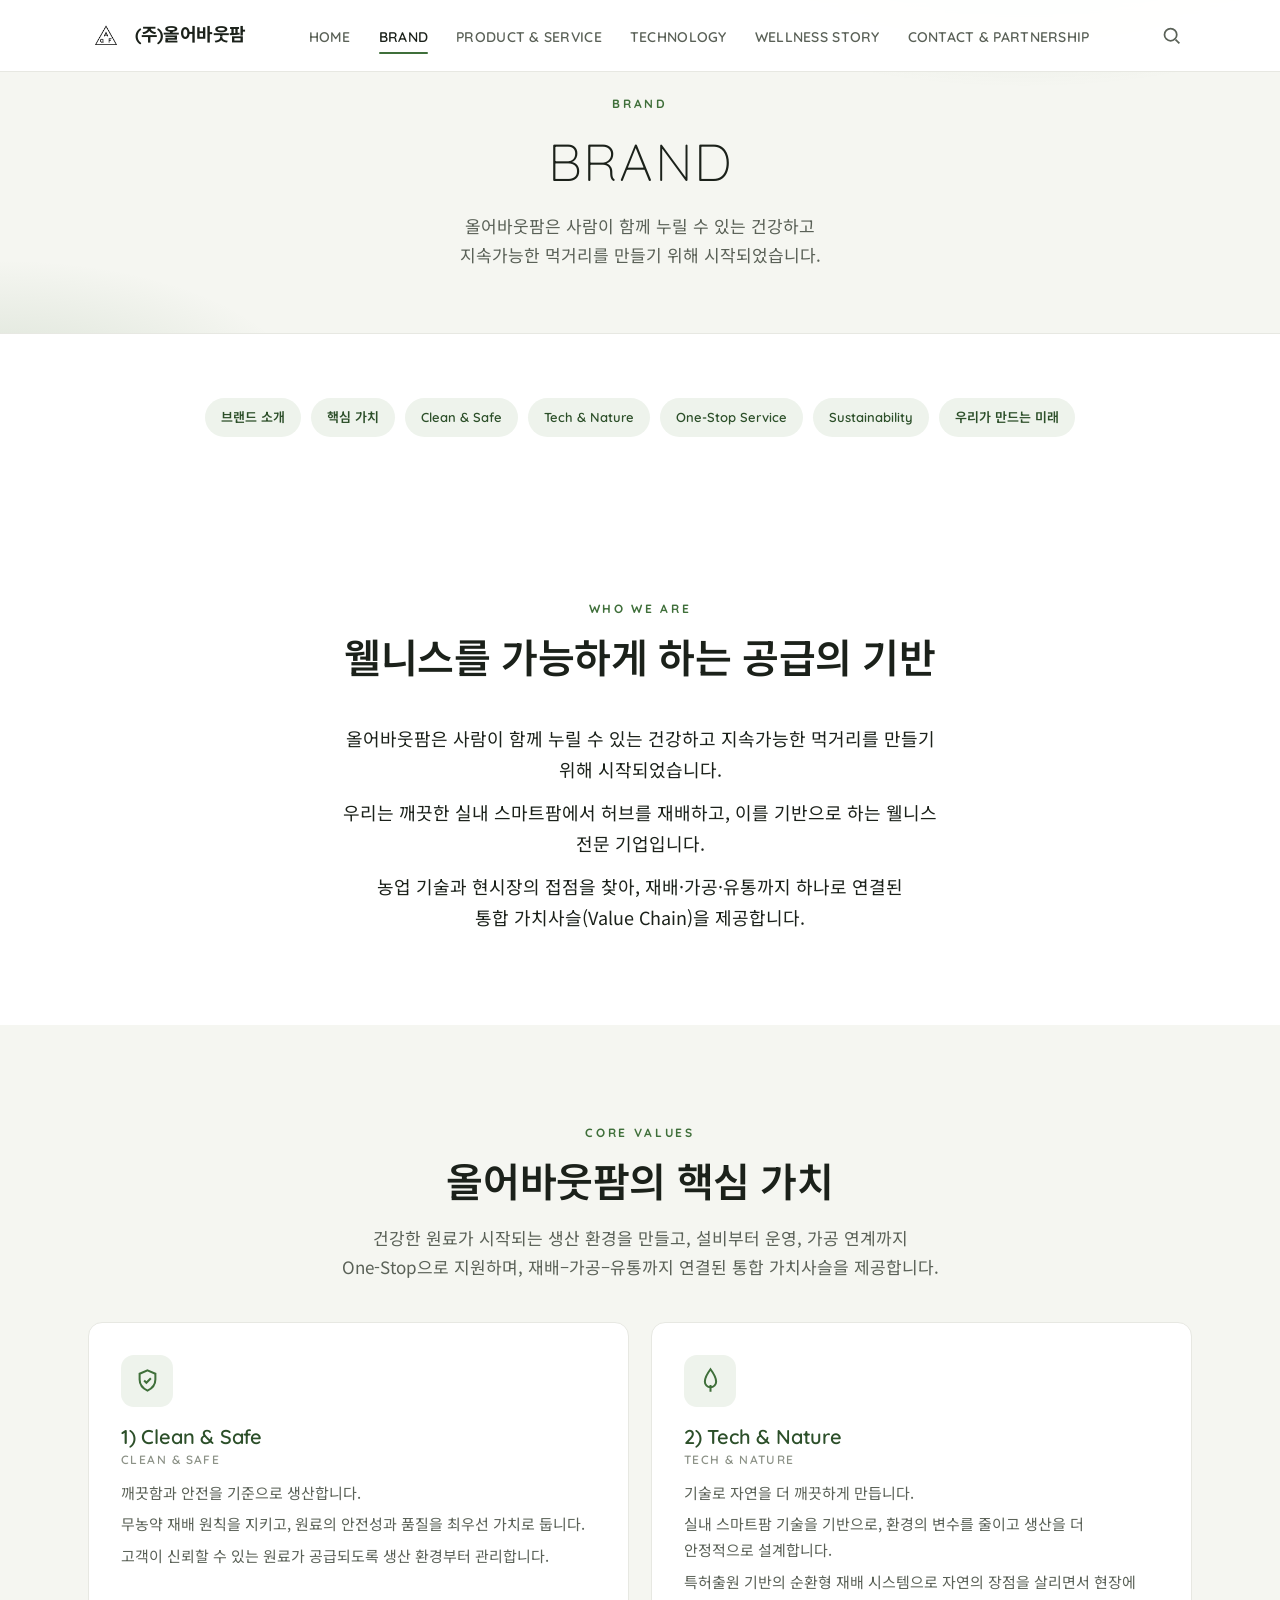
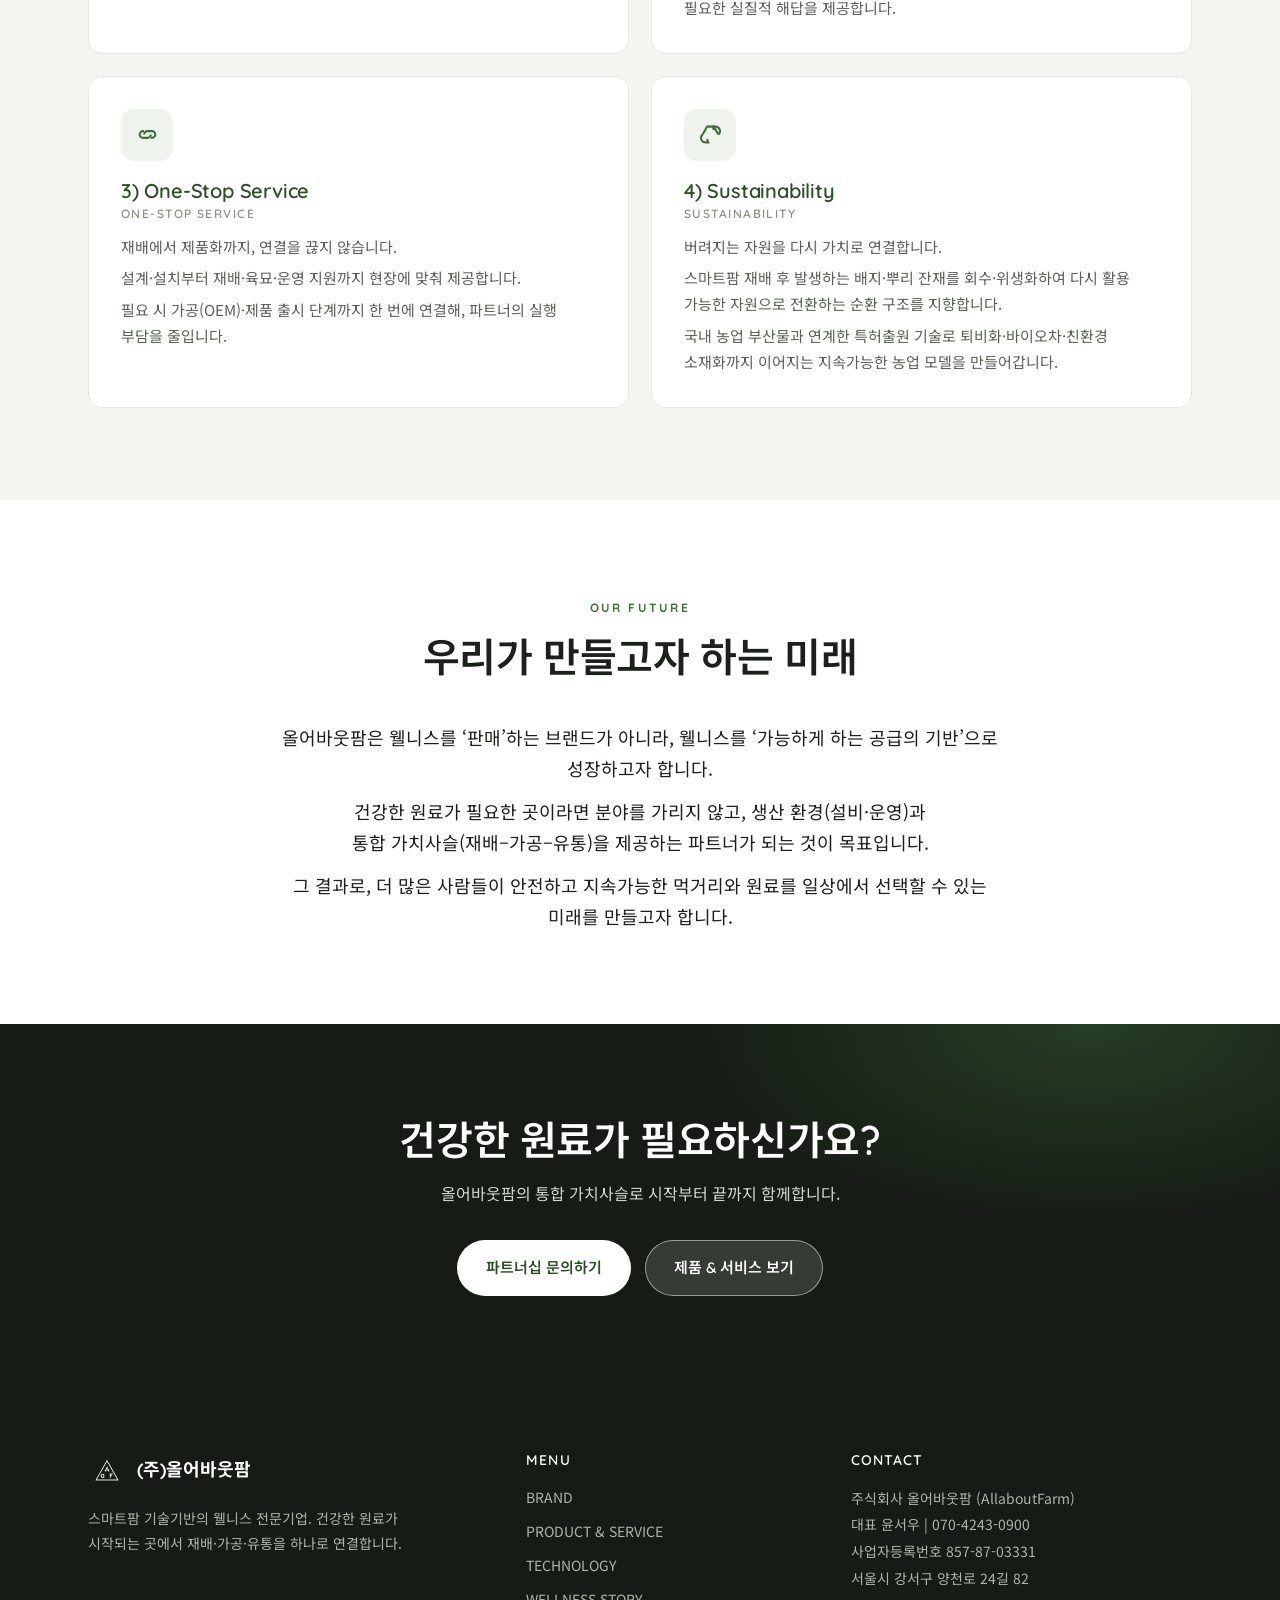
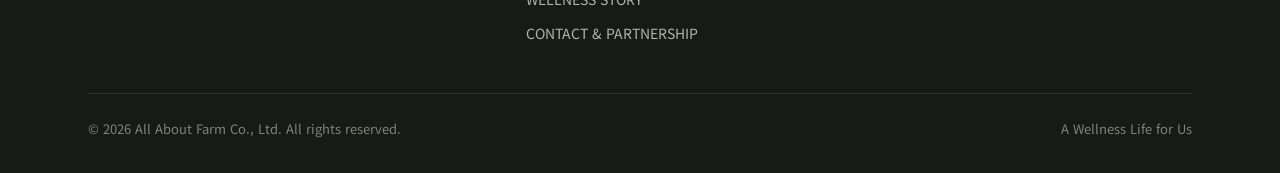
==== commit eaafa3c9: "한글 줄바꿈 전역 개선 (keep-all, text-wrap, nobr 구절 묶음)" ====
--- a/brand.html
+++ b/brand.html
@@ -81,7 +81,7 @@
       <div class="measure center stack reveal d1" style="font-size:18px;">
         <p>올어바웃팜은 사람이 함께 누릴 수 있는 건강하고 지속가능한 먹거리를 만들기 위해 시작되었습니다.</p>
         <p>우리는 깨끗한 실내 스마트팜에서 허브를 재배하고, 이를 기반으로 하는 웰니스 전문 기업입니다.</p>
-        <p>농업 기술과 현시장의 접점을 찾아, 재배·가공·유통까지 하나로 연결된 통합 가치사슬(Value Chain)을 제공합니다.</p>
+        <p>농업 기술과 현시장의 접점을 찾아, 재배·가공·유통까지 하나로 연결된 <span class="nobr">통합 가치사슬(Value Chain)</span>을 제공합니다.</p>
       </div>
     </div>
   </section>
@@ -93,8 +93,8 @@
         <span class="eyebrow center">Core Values</span>
         <h2>올어바웃팜의 핵심 가치</h2>
         <p class="desc">
-          건강한 원료가 시작되는 생산 환경을 만들고, 설비부터 운영, 가공 연계까지 One-Stop으로 지원하며,
-          재배–가공–유통까지 연결된 통합 가치사슬을 제공합니다.
+          건강한 원료가 시작되는 생산 환경을 만들고, 설비부터 운영, 가공 연계까지 <span class="nobr">One-Stop으로</span> 지원하며,
+          <span class="nobr">재배–가공–유통</span>까지 연결된 통합 가치사슬을 제공합니다.
         </p>
       </div>
 
@@ -148,7 +148,7 @@
       </div>
       <div class="measure center stack reveal d1" style="font-size:18px;">
         <p>올어바웃팜은 웰니스를 ‘판매’하는 브랜드가 아니라, 웰니스를 ‘가능하게 하는 공급의 기반’으로 성장하고자 합니다.</p>
-        <p>건강한 원료가 필요한 곳이라면 분야를 가리지 않고, 생산 환경(설비·운영)과 통합 가치사슬(재배–가공–유통)을 제공하는 파트너가 되는 것이 목표입니다.</p>
+        <p>건강한 원료가 필요한 곳이라면 분야를 가리지 않고, <span class="nobr">생산 환경(설비·운영)</span>과 <span class="nobr">통합 가치사슬(재배–가공–유통)</span>을 제공하는 파트너가 되는 것이 목표입니다.</p>
         <p>그 결과로, 더 많은 사람들이 안전하고 지속가능한 먹거리와 원료를 일상에서 선택할 수 있는 미래를 만들고자 합니다.</p>
       </div>
     </div>
--- a/assets/css/style.css
+++ b/assets/css/style.css
@@ -42,10 +42,15 @@
   line-height: 1.72;
   -webkit-font-smoothing: antialiased;
   text-rendering: optimizeLegibility;
+  word-break: keep-all;        /* 한글: 어절(띄어쓰기) 단위로만 줄바꿈 */
+  overflow-wrap: break-word;   /* 긴 영문/URL은 넘치지 않게 처리 */
 }
 img { max-width: 100%; display: block; }
 a { color: inherit; text-decoration: none; }
-h1, h2, h3, h4 { font-family: var(--font-head); font-weight: 600; line-height: 1.22; letter-spacing: -.01em; }
+h1, h2, h3, h4 { font-family: var(--font-head); font-weight: 600; line-height: 1.22; letter-spacing: -.01em; text-wrap: balance; }
+p { text-wrap: pretty; }
+.lead, .desc, .cta-band p, .sec-head p, .hero-desc, .sub { text-wrap: balance; }
+.nobr { white-space: nowrap; }   /* 영문·괄호·하이픈 구절이 중간에 끊기지 않게 */
 
 .container { width: 100%; max-width: var(--maxw); margin: 0 auto; padding: 0 28px; }
 .section { padding: 92px 0; position: relative; }
@@ -358,6 +363,8 @@
 .tile .ico svg { width: 24px; height: 24px; }
 .tile h3 { font-size: 17px; color: var(--c-accent-dark); }
 .tile p { margin-top: 10px; color: var(--c-text-soft); font-size: 14.5px; }
+.tiles--esg { grid-template-columns: repeat(2, 1fr); }
+.esg-tag { display: inline-block; margin-bottom: 8px; padding: 3px 10px; border-radius: 999px; background: var(--c-accent-soft); color: var(--c-accent-dark); font-size: 11.5px; font-weight: 600; letter-spacing: .04em; text-transform: uppercase; }
 
 .effects { display: grid; grid-template-columns: repeat(5, 1fr); gap: 16px; }
 .effect { text-align: center; padding: 28px 16px; border-radius: var(--radius); background: #fff; border: 1px solid var(--c-line); transition: transform .3s var(--ease), box-shadow .3s var(--ease); }
